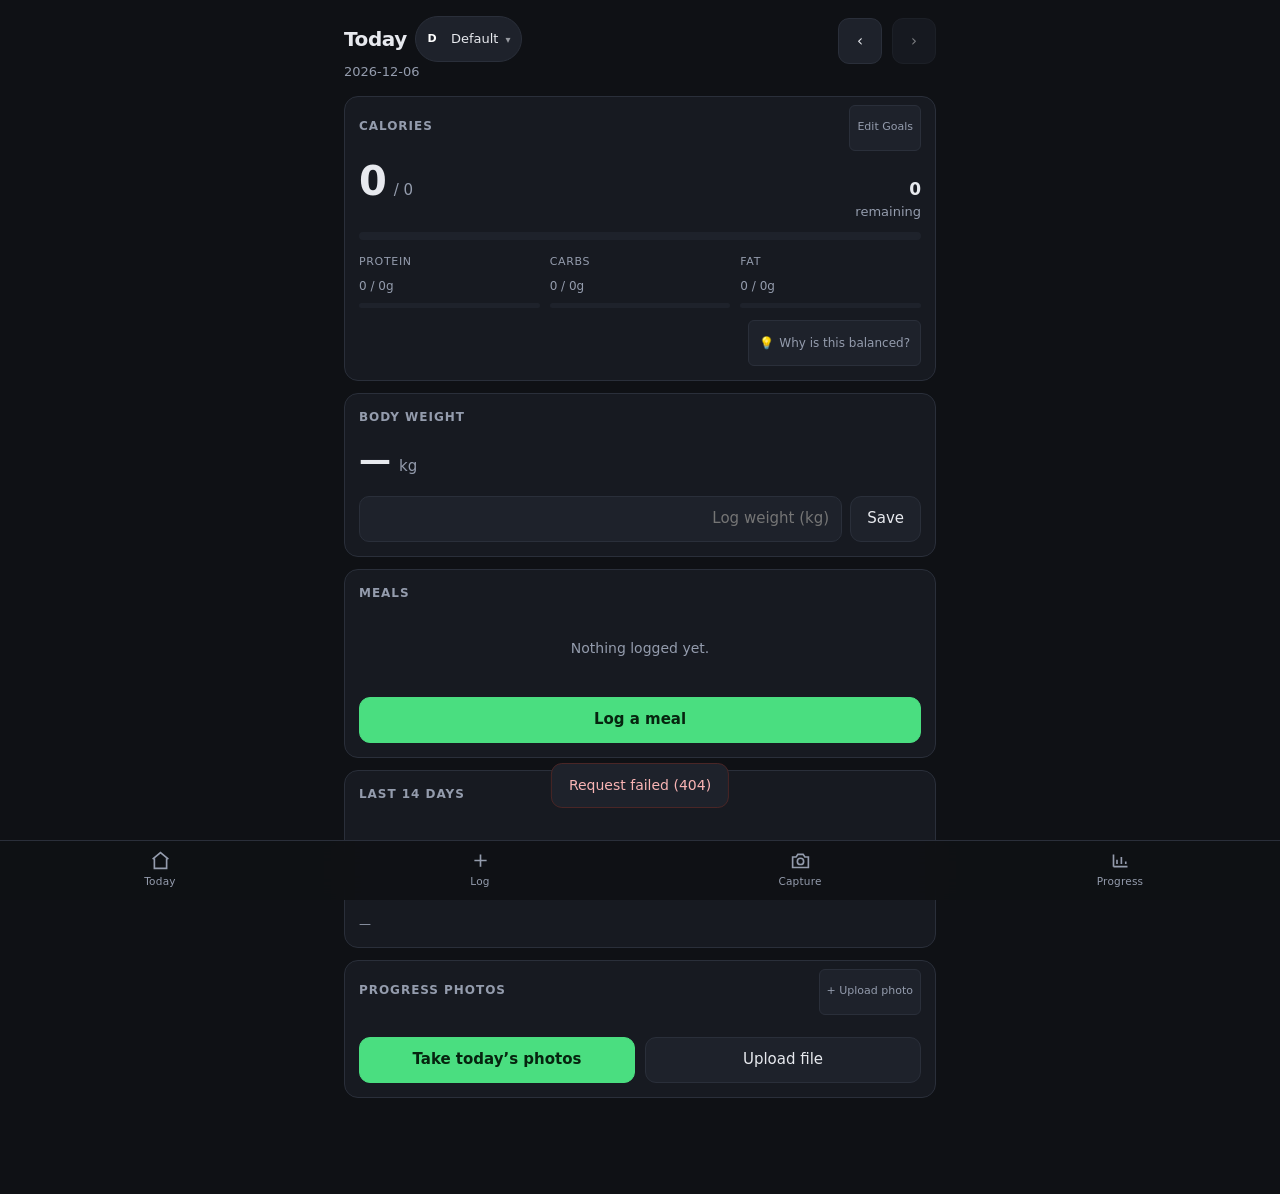
==== static/index.html @ c2b87548 "Add protein dose-response meta-analysis and diminishing returns article to knowledge wiki" ====
<!DOCTYPE html>
<html lang="en">
<head>
<meta charset="utf-8">
<meta name="viewport" content="width=device-width, initial-scale=1, viewport-fit=cover">
<meta name="theme-color" content="#0f1115">
<title>Today &middot; Tracker</title>
<link rel="manifest" href="/manifest.webmanifest">
<link rel="apple-touch-icon" href="/static/icons/apple-touch-icon.png">
<link rel="icon" href="/static/icons/favicon-32.png" sizes="32x32">
<meta name="apple-mobile-web-app-capable" content="yes">
<meta name="apple-mobile-web-app-status-bar-style" content="black-translucent">
<meta name="apple-mobile-web-app-title" content="Tracker">
<meta name="mobile-web-app-capable" content="yes">
<link rel="stylesheet" href="/static/css/app.css">
</head>
<body>
<div class="wrap">
  <header class="top">
    <div>
      <div style="display:flex;align-items:center;gap:8px">
        <h1 id="day-label">Today</h1>
        <button id="profile-btn" class="profile-pill" aria-label="Switch profile">
          <span class="avatar-circle" id="profile-avatar">D</span>
          <span id="profile-name">Default</span>
          <span style="font-size:10px;opacity:.6">&#9662;</span>
        </button>
      </div>
      <div class="date" id="day-iso"></div>
    </div>
    <div class="btn-row" style="flex:none">
      <button id="prev" aria-label="Previous day" style="min-width:44px;padding:0 12px">&#8249;</button>
      <button id="next" aria-label="Next day" style="min-width:44px;padding:0 12px">&#8250;</button>
    </div>
  </header>

  <div id="health" class="banner hidden"></div>

  <section class="card">
    <div style="display:flex;align-items:center;justify-content:space-between">
      <h2>Calories</h2>
      <button id="btn-edit-goals" class="meal-btn" style="margin-top:-6px">Edit Goals</button>
    </div>
    <div class="kcal">
      <span class="big" id="kcal">0</span>
      <span class="of">/ <span id="kcal-target">0</span></span>
      <span class="left"><b id="kcal-left">0</b>remaining</span>
    </div>
    <div class="bar" id="kcal-bar"><i style="width:0%"></i></div>

    <div class="macros">
      <div class="macro p">
        <div class="label">Protein</div>
        <div class="val"><span id="protein">0</span><span> / <span id="protein-target">0</span>g</span></div>
        <div class="bar"><i id="protein-bar" style="width:0%"></i></div>
      </div>
      <div class="macro c">
        <div class="label">Carbs</div>
        <div class="val"><span id="carbs">0</span><span> / <span id="carbs-target">0</span>g</span></div>
        <div class="bar"><i id="carbs-bar" style="width:0%"></i></div>
      </div>
      <div class="macro f">
        <div class="label">Fat</div>
        <div class="val"><span id="fat">0</span><span> / <span id="fat-target">0</span>g</span></div>
        <div class="bar"><i id="fat-bar" style="width:0%"></i></div>
      </div>
    </div>
    <div style="display:flex;justify-content:flex-end;margin-top:12px">
      <button id="btn-why-balanced" class="meal-btn" style="font-size:12px;display:flex;align-items:center;gap:5px;padding:5px 10px">
        <span>💡</span> Why is this balanced?
      </button>
    </div>
  </section>

  <section class="card">
    <h2>Body Weight</h2>
    <div class="weight-row">
      <span class="big" id="weight-val">&mdash;</span>
      <span class="unit">kg</span>
      <span class="delta" id="weight-delta"></span>
    </div>
    <form id="weight-form" style="display:flex;gap:8px;margin-top:12px">
      <input type="number" id="w-input" step="0.1" min="20" max="400" placeholder="Log weight (kg)" style="flex:1" required>
      <button type="submit" class="btn" style="flex:none;min-width:70px">Save</button>
    </form>
  </section>

  <section class="card">
    <h2>Meals</h2>
    <div id="meals"><div class="empty">Nothing logged yet.</div></div>
    <div class="btn-row" style="margin-top:12px">
      <a class="btn btn-primary" href="/log">Log a meal</a>
    </div>
  </section>

  <section class="card">
    <h2>Last 14 days</h2>
    <div class="chart" id="chart"></div>
    <div class="chart-foot">
      <span id="chart-avg">&mdash;</span>
      <span id="chart-logged"></span>
    </div>
  </section>

  <section class="card">
    <div style="display:flex;align-items:center;justify-content:space-between">
      <h2>Progress photos</h2>
      <button id="btn-upload-photo" class="meal-btn" style="margin-top:-6px">+ Upload photo</button>
    </div>
    <div id="photo-status" class="muted" style="font-size:13px;margin-bottom:10px"></div>
    <div class="gallery" id="latest-photos"></div>
    <div class="btn-row" style="margin-top:12px">
      <a class="btn btn-primary" href="/capture">Take today&rsquo;s photos</a>
      <button class="btn" id="btn-upload-photo-2">Upload file</button>
    </div>
  </section>
</div>

<!-- Upload Progress Photo Modal -->
<div id="upload-photo-modal" class="modal-overlay hidden">
  <div class="modal-card">
    <div class="modal-head">
      <h3>Upload Progress Photo</h3>
      <button class="modal-close" data-close="upload-photo-modal">&times;</button>
    </div>
    <form id="upload-photo-form">
      <div class="field">
        <label for="up-photo-date">Date</label>
        <div style="display:flex;gap:8px">
          <input type="date" id="up-photo-date" required style="flex:1">
          <button type="button" class="btn" id="up-btn-yesterday" style="flex:none;font-size:12px;padding:0 10px">Yesterday</button>
          <button type="button" class="btn" id="up-btn-today" style="flex:none;font-size:12px;padding:0 10px">Today</button>
        </div>
      </div>

      <div class="field" style="margin-top:12px">
        <label for="up-photo-pose">Pose</label>
        <select id="up-photo-pose" style="width:100%;height:38px;background:var(--surface-2);color:var(--text);border:1px solid var(--line);border-radius:8px">
          <option value="front">Front</option>
          <option value="profile">Profile</option>
        </select>
      </div>

      <div class="field" style="margin-top:12px">
        <label for="up-photo-file">Photo File</label>
        <input type="file" id="up-photo-file" accept="image/*" required style="width:100%;padding:8px 0">
        <div id="up-photo-preview" class="hidden" style="margin-top:8px">
          <img id="up-preview-img" alt="Selected photo" style="max-height:160px;border-radius:8px;object-fit:cover;border:1px solid var(--line)">
        </div>
      </div>

      <button type="submit" class="btn btn-primary full" style="margin-top:16px" id="up-photo-submit">Upload &amp; Save</button>
    </form>
  </div>
</div>

<!-- Profile Switcher Modal -->
<div id="profile-modal" class="modal-overlay hidden">
  <div class="modal-card">
    <div class="modal-head">
      <h3>Profiles</h3>
      <button class="modal-close" data-close="profile-modal">&times;</button>
    </div>
    <div id="profile-list"></div>
    <hr style="border:0;border-top:1px solid var(--line);margin:16px 0">
    <h4 style="margin:0 0 10px;font-size:14px">Add Profile (Friend / Family)</h4>
    <form id="add-profile-form">
      <div class="field">
        <label for="new-p-name">Profile Name</label>
        <input type="text" id="new-p-name" placeholder="e.g. Alex" maxlength="50" required>
      </div>
      <div class="field">
        <label>Avatar Color</label>
        <div class="color-picker" id="new-p-colors">
          <div class="color-opt selected" data-color="#3b82f6" style="background:#3b82f6"></div>
          <div class="color-opt" data-color="#10b981" style="background:#10b981"></div>
          <div class="color-opt" data-color="#f59e0b" style="background:#f59e0b"></div>
          <div class="color-opt" data-color="#ec4899" style="background:#ec4899"></div>
          <div class="color-opt" data-color="#8b5cf6" style="background:#8b5cf6"></div>
          <div class="color-opt" data-color="#06b6d4" style="background:#06b6d4"></div>
        </div>
      </div>
      <div class="field" style="margin-top:10px">
        <label for="new-p-cal">Initial Calorie Target</label>
        <input type="number" id="new-p-cal" value="2200" step="10" min="500">
      </div>
      <button type="submit" class="btn btn-primary full" style="margin-top:12px">Create Profile</button>
    </form>
  </div>
</div>

<!-- Edit Profile Modal -->
<div id="edit-profile-modal" class="modal-overlay hidden">
  <div class="modal-card">
    <div class="modal-head">
      <h3>Edit Profile</h3>
      <button class="modal-close" data-close="edit-profile-modal">&times;</button>
    </div>
    <form id="edit-profile-form">
      <input type="hidden" id="edit-p-id">
      <div class="field">
        <label for="edit-p-name">Profile Name</label>
        <input type="text" id="edit-p-name" placeholder="e.g. Eric" maxlength="50" required>
        <small class="muted" style="font-size:11px;margin-top:4px;display:block">Change "Default" to your personal name. All your existing data, meals, photos, and history stay intact.</small>
      </div>
      <div class="field">
        <label>Avatar Color</label>
        <div class="color-picker" id="edit-p-colors">
          <div class="color-opt selected" data-color="#3b82f6" style="background:#3b82f6"></div>
          <div class="color-opt" data-color="#10b981" style="background:#10b981"></div>
          <div class="color-opt" data-color="#f59e0b" style="background:#f59e0b"></div>
          <div class="color-opt" data-color="#ec4899" style="background:#ec4899"></div>
          <div class="color-opt" data-color="#8b5cf6" style="background:#8b5cf6"></div>
          <div class="color-opt" data-color="#06b6d4" style="background:#06b6d4"></div>
          <div class="color-opt" data-color="#ef4444" style="background:#ef4444"></div>
          <div class="color-opt" data-color="#84cc16" style="background:#84cc16"></div>
        </div>
      </div>
      <div class="field" style="margin-top:10px">
        <label for="edit-p-cal">Daily Calorie Target (kcal)</label>
        <input type="number" id="edit-p-cal" step="10" min="500" max="20000" required>
      </div>
      <div style="display:grid;grid-template-columns:repeat(3, 1fr);gap:8px;margin-bottom:12px">
        <div>
          <label for="edit-p-pro" style="font-size:11px">Protein (g)</label>
          <input type="number" id="edit-p-pro" min="0" max="1000" required>
        </div>
        <div>
          <label for="edit-p-car" style="font-size:11px">Carbs (g)</label>
          <input type="number" id="edit-p-car" min="0" max="1000" required>
        </div>
        <div>
          <label for="edit-p-fat" style="font-size:11px">Fat (g)</label>
          <input type="number" id="edit-p-fat" min="0" max="500" required>
        </div>
      </div>
      <button type="submit" class="btn btn-primary full" style="margin-top:8px">Save Profile</button>
    </form>
  </div>
</div>

<!-- Calorie Intake & Goal Calculator Modal -->
<div id="targets-modal" class="modal-overlay hidden">
  <div class="modal-card">
    <div class="modal-head">
      <h3>Calorie &amp; Macro Goals</h3>
      <button class="modal-close" data-close="targets-modal">&times;</button>
    </div>

    <!-- Active Profile Info Bar -->
    <div style="display:flex;align-items:center;justify-content:space-between;margin-bottom:14px;padding:9px 12px;background:var(--surface-2);border-radius:10px;border:1px solid var(--line)">
      <div style="display:flex;align-items:center;gap:8px">
        <span class="avatar-circle" id="targets-profile-avatar" style="width:22px;height:22px;font-size:11px">D</span>
        <span style="font-size:13px;color:var(--text)">Profile: <b id="targets-profile-name">Default</b></span>
      </div>
      <button type="button" id="btn-edit-profile-from-targets" class="meal-btn" style="font-size:11.5px;padding:3px 8px">
        ✏️ Rename &amp; Color
      </button>
    </div>

    <!-- Quick Goal Presets -->
    <div style="font-size:12px;color:var(--muted);text-transform:uppercase;letter-spacing:.05em">Goal Preset</div>
    <div class="presets-row">
      <button type="button" class="preset-btn" data-goal="cut">Fat Loss (-500)</button>
      <button type="button" class="preset-btn active" data-goal="maintain">Maintain</button>
      <button type="button" class="preset-btn" data-goal="bulk">Muscle (+300)</button>
    </div>

    <!-- TDEE Calculator (Optional/Expandable) -->
    <details style="background:var(--surface-2);border-radius:10px;padding:10px;margin-bottom:14px;border:1px solid var(--line)">
      <summary style="font-size:13px;font-weight:600;cursor:pointer;color:var(--text)">Auto-Calculate TDEE</summary>
      <div style="display:grid;grid-template-columns:1fr 1fr;gap:8px;margin-top:10px">
        <div><label for="calc-wt" style="font-size:11px">Weight (kg)</label><input type="number" id="calc-wt" placeholder="75" step="0.5"></div>
        <div><label for="calc-ht" style="font-size:11px">Height (cm)</label><input type="number" id="calc-ht" placeholder="178" step="1"></div>
        <div><label for="calc-age" style="font-size:11px">Age</label><input type="number" id="calc-age" placeholder="30" step="1"></div>
        <div>
          <label for="calc-act" style="font-size:11px">Activity</label>
          <select id="calc-act" style="width:100%;height:38px;background:var(--surface);color:var(--text);border:1px solid var(--line);border-radius:8px">
            <option value="1.2">Sedentary</option>
            <option value="1.375" selected>Light (1-3 d/wk)</option>
            <option value="1.55">Moderate (3-5 d/wk)</option>
            <option value="1.725">Very active</option>
          </select>
        </div>
      </div>
      <button type="button" id="btn-apply-calc" class="btn full" style="margin-top:10px;padding:8px">Calculate & Apply</button>
    </details>

    <form id="targets-form">
      <div class="field">
        <label for="modal-t-cal">Daily Calories (kcal)</label>
        <input type="number" id="modal-t-cal" min="500" max="15000" step="10" required>
      </div>
      <div class="macros" style="margin-top:10px">
        <div><label for="modal-t-pro">Protein (g)</label><input type="number" id="modal-t-pro" min="0" step="5" required></div>
        <div><label for="modal-t-car">Carbs (g)</label><input type="number" id="modal-t-car" min="0" step="5" required></div>
        <div><label for="modal-t-fat">Fat (g)</label><input type="number" id="modal-t-fat" min="0" step="5" required></div>
      </div>
      <button type="submit" class="btn btn-primary full" style="margin-top:14px">Save Goal Targets</button>
    </form>
  </div>
</div>

<!-- Edit Meal Modal -->
<div id="edit-meal-modal" class="modal-overlay hidden">
  <div class="modal-card">
    <div class="modal-head">
      <h3>Edit Meal</h3>
      <button class="modal-close" data-close="edit-meal-modal">&times;</button>
    </div>
    <form id="edit-meal-form">
      <input type="hidden" id="edit-meal-id">
      <div class="field">
        <label for="edit-meal-name">Meal Name</label>
        <input type="text" id="edit-meal-name" required maxlength="160">
      </div>
      <div class="field">
        <label for="edit-meal-type">Meal Type</label>
        <select id="edit-meal-type" style="width:100%;height:38px;background:var(--surface-2);color:var(--text);border:1px solid var(--line);border-radius:8px">
          <option value="breakfast">Breakfast</option>
          <option value="lunch">Lunch</option>
          <option value="dinner">Dinner</option>
          <option value="snack">Snack</option>
          <option value="other">Other</option>
        </select>
      </div>
      <div id="edit-meal-items" style="margin:12px 0"></div>
      <div class="field">
        <label for="edit-meal-notes">Notes</label>
        <input type="text" id="edit-meal-notes" maxlength="500">
      </div>
      <button type="submit" class="btn btn-primary full" style="margin-top:12px">Save Changes</button>
    </form>
  </div>
</div>

<!-- Nutrition Knowledge & Balance Explainer Modal -->
<div id="knowledge-modal" class="modal-overlay hidden">
  <div class="modal-card" style="max-width:560px">
    <div class="modal-head">
      <div style="display:flex;align-items:center;gap:8px">
        <span style="font-size:20px">💡</span>
        <div>
          <h3 style="margin:0">Nutrition Science &amp; Balance</h3>
          <small class="muted" style="font-size:12px">Evidence-based physiological guidelines</small>
        </div>
      </div>
      <button class="modal-close" data-close="knowledge-modal">&times;</button>
    </div>

    <!-- Active Target Snapshot Summary Pill -->
    <div id="km-snapshot-pill" class="knowledge-snapshot-pill"></div>

    <!-- Tab / View toggle: 'Why Balanced' vs 'Ask Question' -->
    <div class="km-tabs">
      <button class="km-tab active" id="km-tab-rationale">🎯 Target Rationale</button>
      <button class="km-tab" id="km-tab-qa">💬 Ask Question</button>
    </div>

    <!-- Section 1: Target Rationale -->
    <div id="km-section-rationale" class="km-section">
      <div id="km-rationale-loading" class="km-loading hidden">
        <div class="spinner"></div>
        <span>Analyzing targets against sports nutrition science...</span>
      </div>
      <div id="km-rationale-content" class="km-markdown"></div>
      <div id="km-rationale-sources" class="km-sources"></div>
    </div>

    <!-- Section 2: Interactive Q&A -->
    <div id="km-section-qa" class="km-section hidden">
      <div class="km-chips-label">Popular questions:</div>
      <div class="km-chips">
        <button class="km-chip" data-q="Why do I need around 2g/kg protein during fat loss?">Why 2g/kg protein?</button>
        <button class="km-chip" data-q="Is 1g per pound of protein a waste of money or necessary according to research?">Is 1g/lb a waste of money?</button>
        <button class="km-chip" data-q="Can I lower carbohydrates and increase fat without losing muscle?">Can I lower carbs?</button>
        <button class="km-chip" data-q="Why shouldn't dietary fat drop below 20% of total calories?">Why not zero fat?</button>
        <button class="km-chip" data-q="How does a 500 kcal deficit work and why not cut faster?">Why 500 kcal deficit?</button>
      </div>

      <form id="km-qa-form" style="display:flex;gap:8px;margin:14px 0">
        <input type="text" id="km-qa-input" placeholder="Ask any health or nutrition question..." required style="flex:1">
        <button type="submit" id="km-qa-submit" class="btn btn-primary" style="flex:none;min-width:70px">Ask</button>
      </form>

      <div id="km-qa-loading" class="km-loading hidden">
        <div class="spinner"></div>
        <span>Consulting knowledge base &amp; local model...</span>
      </div>

      <div id="km-qa-thread"></div>
    </div>
  </div>
</div>

<nav class="bottom">
  <a href="/"><svg viewBox="0 0 24 24"><path d="M3 10.5 12 3l9 7.5"/><path d="M5 9.5V21h14V9.5"/></svg>Today</a>
  <a href="/log"><svg viewBox="0 0 24 24"><path d="M12 5v14M5 12h14"/></svg>Log</a>
  <a href="/capture"><svg viewBox="0 0 24 24"><path d="M3 8h4l2-3h6l2 3h4v12H3z"/><circle cx="12" cy="13" r="3.6"/></svg>Capture</a>
  <a href="/progress"><svg viewBox="0 0 24 24"><path d="M4 19V5M4 19h16"/><path d="M8 16v-5M13 16V8M18 16v-3"/></svg>Progress</a>
</nav>
<script type="module" src="/static/js/dashboard.js"></script>
</body>
</html>
---- static/css/app.css ----
/* Mobile-first, dark, no external dependencies (works with no internet). */
:root {
  --bg: #0f1115;
  --surface: #171a21;
  --surface-2: #1e222b;
  --line: #2a2f3a;
  --text: #e7e9ee;
  --muted: #949cad;
  --accent: #4ade80;
  --accent-dim: #1c3b2a;
  --protein: #60a5fa;
  --carbs: #fbbf24;
  --fat: #f472b6;
  --danger: #f87171;
  --radius: 14px;
  --tap: 46px; /* minimum comfortable touch target */
}

* { box-sizing: border-box; -webkit-tap-highlight-color: transparent; }

body {
  margin: 0;
  background: var(--bg);
  color: var(--text);
  font: 15px/1.5 system-ui, -apple-system, "Segoe UI", Roboto, sans-serif;
  padding-bottom: calc(76px + env(safe-area-inset-bottom));
  overscroll-behavior-y: contain;
}

.wrap { max-width: 620px; margin: 0 auto; padding: 16px 14px 8px; }

header.top {
  display: flex; align-items: baseline; justify-content: space-between;
  gap: 10px; margin-bottom: 14px;
}
header.top h1 { font-size: 20px; margin: 0; letter-spacing: -0.02em; }
header.top .date { color: var(--muted); font-size: 13px; }

.card {
  background: var(--surface);
  border: 1px solid var(--line);
  border-radius: var(--radius);
  padding: 14px;
  margin-bottom: 12px;
}
.card h2 {
  font-size: 12px; text-transform: uppercase; letter-spacing: 0.08em;
  color: var(--muted); margin: 0 0 10px;
}

/* --- calorie headline --- */
.kcal { display: flex; align-items: baseline; gap: 8px; }
.kcal .big { font-size: 40px; font-weight: 650; letter-spacing: -0.03em; }
.kcal .of { color: var(--muted); font-size: 15px; }
.kcal .left { margin-left: auto; font-size: 13px; color: var(--muted); text-align: right; }
.kcal .left b { display: block; color: var(--text); font-size: 17px; }

.bar { height: 8px; background: var(--surface-2); border-radius: 99px; overflow: hidden; margin-top: 10px; }
.bar > i { display: block; height: 100%; background: var(--accent); border-radius: 99px; transition: width .35s ease; }
.bar.over > i { background: var(--danger); }

/* --- macros --- */
.macros { display: grid; grid-template-columns: repeat(3, 1fr); gap: 10px; margin-top: 14px; }
.macro .label { font-size: 11px; color: var(--muted); text-transform: uppercase; letter-spacing: .06em; }
.macro .val { font-size: 17px; font-weight: 600; margin: 2px 0 5px; }
.macro .val span { font-size: 12px; color: var(--muted); font-weight: 400; }
.macro .bar { height: 5px; margin-top: 0; }
.macro.p .bar > i { background: var(--protein); }
.macro.c .bar > i { background: var(--carbs); }
.macro.f .bar > i { background: var(--fat); }

/* --- chart --- */
.chart { display: flex; align-items: flex-end; gap: 3px; height: 92px; }
.chart .col { flex: 1; display: flex; flex-direction: column; justify-content: flex-end; height: 100%; gap: 3px; }
.chart .col i { display: block; background: var(--accent-dim); border-radius: 3px 3px 0 0; min-height: 2px; }
.chart .col.has i { background: var(--accent); }
.chart .col.over i { background: var(--danger); }
.chart .col em { font-style: normal; font-size: 9px; color: var(--muted); text-align: center; }
.chart-foot { display: flex; justify-content: space-between; color: var(--muted); font-size: 12px; margin-top: 10px; }

/* --- meal list --- */
.meal { border-top: 1px solid var(--line); padding: 11px 0; display: flex; gap: 11px; align-items: center; }
.meal:first-of-type { border-top: 0; }
.meal img { width: 48px; height: 48px; border-radius: 9px; object-fit: cover; flex: none; background: var(--surface-2); }
.meal .info { flex: 1; min-width: 0; }
.meal .info b { display: block; font-weight: 550; white-space: nowrap; overflow: hidden; text-overflow: ellipsis; }
.meal .info small {
  color: var(--muted); font-size: 12px;
  display: block; white-space: nowrap; overflow: hidden; text-overflow: ellipsis;
}
.meal .thumb-none {
  width: 48px; height: 48px; border-radius: 9px; flex: none;
  background: var(--surface-2); display: flex; align-items: center;
  justify-content: center; font-size: 20px; filter: grayscale(.35); opacity: .85;
}
.meal .kc { font-weight: 600; font-variant-numeric: tabular-nums; }
.meal .del {
  background: none; border: 0; color: var(--muted); font-size: 20px;
  width: 34px; height: 34px; cursor: pointer; flex: none;
}
.meal .del:active { color: var(--danger); }

/* --- buttons --- */
button, .btn {
  font: inherit; border-radius: 11px; border: 1px solid var(--line);
  background: var(--surface-2); color: var(--text);
  min-height: var(--tap); padding: 0 16px; cursor: pointer;
  display: inline-flex; align-items: center; justify-content: center; gap: 8px;
  text-decoration: none;
}
button:active, .btn:active { transform: scale(.985); }
button:disabled { opacity: .5; cursor: not-allowed; }
.btn-primary { background: var(--accent); border-color: var(--accent); color: #06240f; font-weight: 600; }
.btn-danger { color: var(--danger); }
.btn-row { display: flex; gap: 10px; }
.btn-row > * { flex: 1; }
.full { width: 100%; }

/* --- forms --- */
input, select, textarea {
  font: inherit; width: 100%; background: var(--surface-2); color: var(--text);
  border: 1px solid var(--line); border-radius: 10px; padding: 10px 12px;
  min-height: var(--tap);
}
input:focus, select:focus, textarea:focus { outline: 2px solid var(--accent); outline-offset: -1px; }
label { display: block; font-size: 12px; color: var(--muted); margin-bottom: 5px; }
.field { margin-bottom: 12px; }
/* Numeric inputs are narrow and right-aligned so grams/macros stay scannable. */
input[type=number] { text-align: right; font-variant-numeric: tabular-nums; }
input[type=number]::-webkit-outer-spin-button,
input[type=number]::-webkit-inner-spin-button { -webkit-appearance: none; margin: 0; }

/* --- editable item rows --- */
.item { background: var(--surface-2); border: 1px solid var(--line); border-radius: 12px; padding: 11px; margin-bottom: 10px; }
.item .row1 { display: flex; gap: 8px; align-items: center; margin-bottom: 9px; }
.item .row1 input { flex: 1; }
.item .grid { display: grid; grid-template-columns: repeat(5, 1fr); gap: 6px; }
.item .grid label { font-size: 10px; letter-spacing: .04em; }
.item .grid input { padding: 8px 6px; min-height: 40px; font-size: 14px; }
.item .basis { font-size: 11px; color: var(--muted); margin-top: 8px; line-height: 1.4; }
.chip {
  font-size: 10px; padding: 3px 7px; border-radius: 99px; text-transform: uppercase;
  letter-spacing: .05em; background: var(--surface); border: 1px solid var(--line); color: var(--muted);
}
.chip.low { color: var(--danger); border-color: #4a2626; }
.chip.high { color: var(--accent); border-color: var(--accent-dim); }

/* --- nav --- */
nav.bottom {
  position: fixed; left: 0; right: 0; bottom: 0; z-index: 50;
  display: grid; grid-template-columns: repeat(4, 1fr);
  background: rgba(15,17,21,.94); backdrop-filter: blur(12px);
  border-top: 1px solid var(--line);
  padding-bottom: env(safe-area-inset-bottom);
}
nav.bottom a {
  padding: 9px 0 10px; text-align: center; text-decoration: none;
  color: var(--muted); font-size: 10.5px; letter-spacing: .02em;
}
nav.bottom a svg { display: block; margin: 0 auto 3px; width: 21px; height: 21px; stroke: currentColor; fill: none; stroke-width: 1.9; }
nav.bottom a.active { color: var(--accent); }

/* --- banners --- */
.banner {
  border-radius: 11px; padding: 11px 13px; margin-bottom: 12px; font-size: 13px;
  border: 1px solid var(--line); background: var(--surface); line-height: 1.45;
}
.banner.warn { border-color: #4a3a1a; background: #221c10; color: #f4d58a; }
.banner.err { border-color: #4a2626; background: #241414; color: #f9b4b4; }
.banner code { background: rgba(255,255,255,.08); padding: 1px 5px; border-radius: 4px; font-size: 12px; }
.hidden { display: none !important; }
.muted { color: var(--muted); }
.empty { color: var(--muted); text-align: center; padding: 26px 10px; font-size: 14px; }
.center { text-align: center; }

/* --- spinner --- */
.spinner {
  width: 30px; height: 30px; border: 3px solid var(--line);
  border-top-color: var(--accent); border-radius: 50%;
  animation: spin .8s linear infinite; margin: 0 auto 12px;
}
@keyframes spin { to { transform: rotate(360deg); } }

/* --- toast --- */
#toast {
  position: fixed; left: 50%; bottom: 92px; transform: translateX(-50%) translateY(14px);
  background: var(--surface-2); border: 1px solid var(--line); color: var(--text);
  padding: 11px 17px; border-radius: 11px; font-size: 14px; z-index: 100;
  opacity: 0; pointer-events: none; transition: all .22s ease; max-width: 90vw; text-align: center;
}
#toast.show { opacity: 1; transform: translateX(-50%) translateY(0); }
#toast.err { border-color: #4a2626; color: #f9b4b4; }

/* ============ camera ============ */
body.cam { padding: 0; background: #000; overflow: hidden; }
.stage { position: fixed; inset: 0; background: #000; }
.stage video, .stage img.ghost, .stage canvas.grid {
  position: absolute; inset: 0; width: 100%; height: 100%; object-fit: cover;
}
.stage img.ghost { opacity: .35; pointer-events: none; z-index: 2; }
.stage .guides { position: absolute; inset: 0; z-index: 3; pointer-events: none; }
.stage .guides span { position: absolute; background: rgba(255,255,255,.22); }
.stage .guides span.v { top: 0; bottom: 0; width: 1px; }
.stage .guides span.h { left: 0; right: 0; height: 1px; }

.cam-top {
  position: absolute; top: 0; left: 0; right: 0; z-index: 10;
  padding: calc(12px + env(safe-area-inset-top)) 14px 12px;
  background: linear-gradient(rgba(0,0,0,.72), transparent);
  display: flex; align-items: center; gap: 10px;
}
.cam-top .pose { font-weight: 600; font-size: 16px; color: #fff; }
.cam-top .sub { font-size: 11.5px; color: rgba(255,255,255,.62); }
.cam-top a.x { margin-left: auto; color: #fff; text-decoration: none; font-size: 26px; line-height: 1; padding: 4px 8px; }

.cam-bottom {
  position: absolute; bottom: 0; left: 0; right: 0; z-index: 10;
  padding: 16px 18px calc(20px + env(safe-area-inset-bottom));
  background: linear-gradient(transparent, rgba(0,0,0,.8) 42%);
}
.opacity-row { display: flex; align-items: center; gap: 11px; margin-bottom: 16px; color: #fff; font-size: 11.5px; }
.opacity-row input[type=range] {
  flex: 1; min-height: 0; padding: 0; background: none; border: 0;
  -webkit-appearance: none; appearance: none; height: 26px;
}
.opacity-row input[type=range]::-webkit-slider-runnable-track { height: 3px; background: rgba(255,255,255,.35); border-radius: 99px; }
.opacity-row input[type=range]::-webkit-slider-thumb {
  -webkit-appearance: none; width: 24px; height: 24px; border-radius: 50%;
  background: #fff; margin-top: -10.5px; border: 0;
}
.opacity-row input[type=range]::-moz-range-track { height: 3px; background: rgba(255,255,255,.35); border-radius: 99px; }
.opacity-row input[type=range]::-moz-range-thumb { width: 24px; height: 24px; border-radius: 50%; background: #fff; border: 0; }

.shutter-row { display: flex; align-items: center; justify-content: space-between; }
.shutter {
  width: 74px; height: 74px; border-radius: 50%; background: #fff; border: 4px solid rgba(255,255,255,.35);
  padding: 0; flex: none; min-height: 0;
}
.shutter:active { transform: scale(.93); }
.shutter:disabled { opacity: .55; }
.icon-btn {
  width: 50px; height: 50px; border-radius: 50%; min-height: 0; padding: 0; flex: none;
  background: rgba(255,255,255,.14); border: 0; color: #fff; font-size: 19px;
}
.cam-msg {
  position: absolute; inset: 0; z-index: 20; display: flex; align-items: center; justify-content: center;
  background: rgba(0,0,0,.9); padding: 26px; text-align: center; color: var(--text);
}
.cam-msg .inner { max-width: 340px; }

/* --- transparent countdown for live ghost alignment --- */
.cam-countdown {
  position: absolute; inset: 0; z-index: 25; display: flex; align-items: center; justify-content: center;
  background: transparent; pointer-events: none;
}
.countdown-badge {
  width: 110px; height: 110px; border-radius: 50%;
  background: rgba(0, 0, 0, 0.45); backdrop-filter: blur(4px); -webkit-backdrop-filter: blur(4px);
  border: 3px solid rgba(255, 255, 255, 0.85);
  box-shadow: 0 4px 24px rgba(0, 0, 0, 0.6), inset 0 0 16px rgba(0, 0, 0, 0.3);
  display: flex; align-items: center; justify-content: center;
  animation: countdownPop 1s cubic-bezier(0.175, 0.885, 0.32, 1.275) infinite;
}
.countdown-badge span {
  font-size: 64px; font-weight: 700; color: #fff; line-height: 1;
  text-shadow: 0 2px 10px rgba(0, 0, 0, 0.9);
}
@keyframes countdownPop {
  0% { transform: scale(1.18); opacity: 0.95; }
  50% { transform: scale(1.0); opacity: 1; }
  100% { transform: scale(0.96); opacity: 0.85; }
}
.flash { position: absolute; inset: 0; background: #fff; opacity: 0; z-index: 30; pointer-events: none; }
.flash.fire { animation: flash .35s ease; }
@keyframes flash { 0% { opacity: .85; } 100% { opacity: 0; } }

/* --- progress gallery --- */
.gallery { display: grid; grid-template-columns: repeat(2, 1fr); gap: 8px; }
.gallery figure { margin: 0; }
.gallery img { width: 100%; aspect-ratio: 3/4; object-fit: cover; border-radius: 10px; background: var(--surface-2); display: block; }
.gallery figcaption { font-size: 11px; color: var(--muted); margin-top: 5px; text-align: center; }
.compare { position: relative; border-radius: 12px; overflow: hidden; background: #000; aspect-ratio: 3/4; }
.compare img { position: absolute; inset: 0; width: 100%; height: 100%; object-fit: cover; }
.compare img.after { clip-path: inset(0 0 0 var(--split, 50%)); }
.compare .handle { position: absolute; top: 0; bottom: 0; width: 2px; background: #fff; left: var(--split, 50%); pointer-events: none; }
.compare .handle::after {
  content: ''; position: absolute; top: 50%; left: 50%; transform: translate(-50%, -50%);
  width: 32px; height: 32px; border-radius: 50%; background: #fff;
}
.compare input[type=range] {
  position: absolute; inset: auto 0 0 0; width: 100%; opacity: 0; height: 100%; margin: 0; padding: 0;
  min-height: 0; cursor: ew-resize;
}

/* --- profile badge & switcher --- */
.profile-pill {
  display: inline-flex; align-items: center; gap: 7px;
  background: var(--surface-2); border: 1px solid var(--line);
  padding: 4px 10px 4px 4px; border-radius: 99px; cursor: pointer;
  color: var(--text); font-size: 13px; font-weight: 500;
  transition: background .2s ease;
}
.profile-pill:hover { background: var(--line); }
.avatar-circle {
  width: 24px; height: 24px; border-radius: 50%;
  display: flex; align-items: center; justify-content: center;
  font-size: 11px; font-weight: 700; color: #fff; flex: none;
}
.avatar-circle.lg { width: 40px; height: 40px; font-size: 16px; }

/* --- modal dialogs --- */
.modal-overlay {
  position: fixed; inset: 0; background: rgba(0,0,0,.75);
  backdrop-filter: blur(4px); z-index: 100;
  display: flex; align-items: center; justify-content: center; padding: 14px;
}
.modal-overlay.hidden { display: none; }
.modal-card {
  background: var(--surface); border: 1px solid var(--line);
  border-radius: var(--radius); width: 100%; max-width: 480px;
  max-height: 90vh; overflow-y: auto; padding: 18px; box-shadow: 0 10px 30px rgba(0,0,0,.6);
}
.modal-head {
  display: flex; align-items: center; justify-content: space-between;
  margin-bottom: 14px; padding-bottom: 10px; border-bottom: 1px solid var(--line);
}
.modal-head h3 { margin: 0; font-size: 17px; font-weight: 600; }
.modal-close {
  background: none; border: 0; color: var(--muted); font-size: 24px;
  cursor: pointer; padding: 0 4px; line-height: 1;
}

/* --- profile list items --- */
.profile-item {
  display: flex; align-items: center; gap: 10px;
  padding: 10px; border-radius: 10px; border: 1px solid var(--line);
  margin-bottom: 8px; background: var(--surface-2); cursor: pointer;
}
.profile-item.active {
  border-color: var(--accent); background: var(--accent-dim);
}
.profile-item .p-info { flex: 1; min-width: 0; }
.profile-item .p-info b { display: block; font-size: 14px; }
.profile-item .p-info small { color: var(--muted); font-size: 12px; }

/* --- color pills --- */
.color-picker { display: flex; gap: 8px; margin-top: 6px; }
.color-opt {
  width: 28px; height: 28px; border-radius: 50%; cursor: pointer;
  border: 2px solid transparent; transition: transform .15s ease;
}
.color-opt.selected { border-color: #fff; transform: scale(1.15); }

/* --- goal presets & calculator --- */
.presets-row { display: grid; grid-template-columns: repeat(3, 1fr); gap: 6px; margin: 10px 0; }
.preset-btn {
  background: var(--surface-2); border: 1px solid var(--line);
  color: var(--text); padding: 8px 4px; border-radius: 8px;
  font-size: 12px; text-align: center; cursor: pointer;
}
.preset-btn.active { background: var(--accent); color: #000; font-weight: 600; border-color: var(--accent); }

/* --- weight widget --- */
.weight-row { display: flex; align-items: baseline; gap: 8px; }
.weight-row .big { font-size: 32px; font-weight: 650; }
.weight-row .unit { color: var(--muted); font-size: 15px; }
.weight-row .delta { margin-left: auto; font-size: 13px; color: var(--muted); text-align: right; }
.weight-row .delta b { display: block; font-size: 15px; }
.weight-row .delta b.down { color: var(--accent); }
.weight-row .delta b.up { color: var(--danger); }

/* --- meal action buttons --- */
.meal-btns { display: flex; gap: 6px; align-items: center; margin-left: auto; }
.meal-btn {
  background: var(--surface-2); border: 1px solid var(--line);
  color: var(--muted); font-size: 11px; padding: 4px 7px;
  border-radius: 6px; cursor: pointer; white-space: nowrap;
}
.meal-btn:hover { color: var(--text); border-color: var(--muted); }

/* --- nutrition knowledge & explainer modal --- */
.knowledge-snapshot-pill {
  background: var(--surface-2); border: 1px solid var(--line);
  border-radius: 10px; padding: 9px 12px; margin-bottom: 12px;
  font-size: 12px; color: var(--text); display: flex; flex-wrap: wrap; gap: 8px; align-items: center;
}
.knowledge-snapshot-pill b { color: var(--accent); }
.km-tabs {
  display: grid; grid-template-columns: 1fr 1fr; gap: 6px;
  background: var(--surface-2); padding: 3px; border-radius: 10px;
  margin-bottom: 14px; border: 1px solid var(--line);
}
.km-tab {
  background: transparent; border: 0; padding: 8px 12px;
  font-size: 13px; font-weight: 500; color: var(--muted);
  border-radius: 7px; cursor: pointer; min-height: 0;
}
.km-tab.active { background: var(--surface); color: var(--text); font-weight: 600; box-shadow: 0 1px 3px rgba(0,0,0,.3); }

.km-section { min-height: 120px; }
.km-loading {
  display: flex; flex-direction: column; align-items: center; justify-content: center;
  gap: 12px; padding: 28px 0; color: var(--muted); font-size: 13px; text-align: center;
}
.spinner {
  width: 24px; height: 24px; border: 3px solid var(--line);
  border-top-color: var(--accent); border-radius: 50%;
  animation: spin .8s linear infinite;
}
@keyframes spin { to { transform: rotate(360deg); } }

.km-markdown {
  font-size: 13.5px; line-height: 1.6; color: var(--text);
}
.km-markdown h3 { font-size: 15px; margin: 12px 0 6px; color: #fff; }
.km-markdown h4 { font-size: 14px; margin: 12px 0 4px; color: var(--accent); }
.km-markdown p { margin: 6px 0 10px; }
.km-markdown ul { margin: 4px 0 10px 18px; padding: 0; }
.km-markdown li { margin-bottom: 4px; }
.km-markdown strong, .km-markdown b { color: #fff; }

.km-sources {
  margin-top: 14px; padding-top: 10px; border-top: 1px solid var(--line);
  display: flex; flex-wrap: wrap; gap: 6px; align-items: center;
}
.km-source-tag {
  font-size: 11px; padding: 3px 8px; border-radius: 99px;
  background: var(--surface-2); border: 1px solid var(--line); color: var(--muted);
}

.km-chips-label { font-size: 12px; color: var(--muted); margin-bottom: 6px; }
.km-chips { display: flex; flex-wrap: wrap; gap: 6px; margin-bottom: 12px; }
.km-chip {
  background: var(--surface-2); border: 1px solid var(--line);
  color: var(--text); font-size: 11.5px; padding: 5px 9px;
  border-radius: 8px; cursor: pointer; min-height: 0;
  transition: border-color .15s ease, background .15s ease;
}
.km-chip:hover { border-color: var(--accent); background: var(--surface); }

.km-qa-thread { display: flex; flex-direction: column; gap: 12px; margin-top: 10px; }
.km-qa-item {
  background: var(--surface-2); border: 1px solid var(--line);
  border-radius: 12px; padding: 12px;
}
.km-qa-q {
  font-size: 13px; font-weight: 600; color: #fff; margin-bottom: 8px;
  display: flex; align-items: baseline; gap: 6px;
}
.km-qa-q::before { content: 'Q:'; color: var(--accent); font-weight: 700; }
.km-qa-a { font-size: 13px; line-height: 1.55; color: var(--text); }
.km-qa-a p { margin: 6px 0; }
.km-qa-a ul { margin: 4px 0 6px 18px; padding: 0; }
.km-qa-meta {
  margin-top: 8px; padding-top: 6px; border-top: 1px solid rgba(255,255,255,.07);
  display: flex; gap: 6px; flex-wrap: wrap; font-size: 11px; color: var(--muted);
}
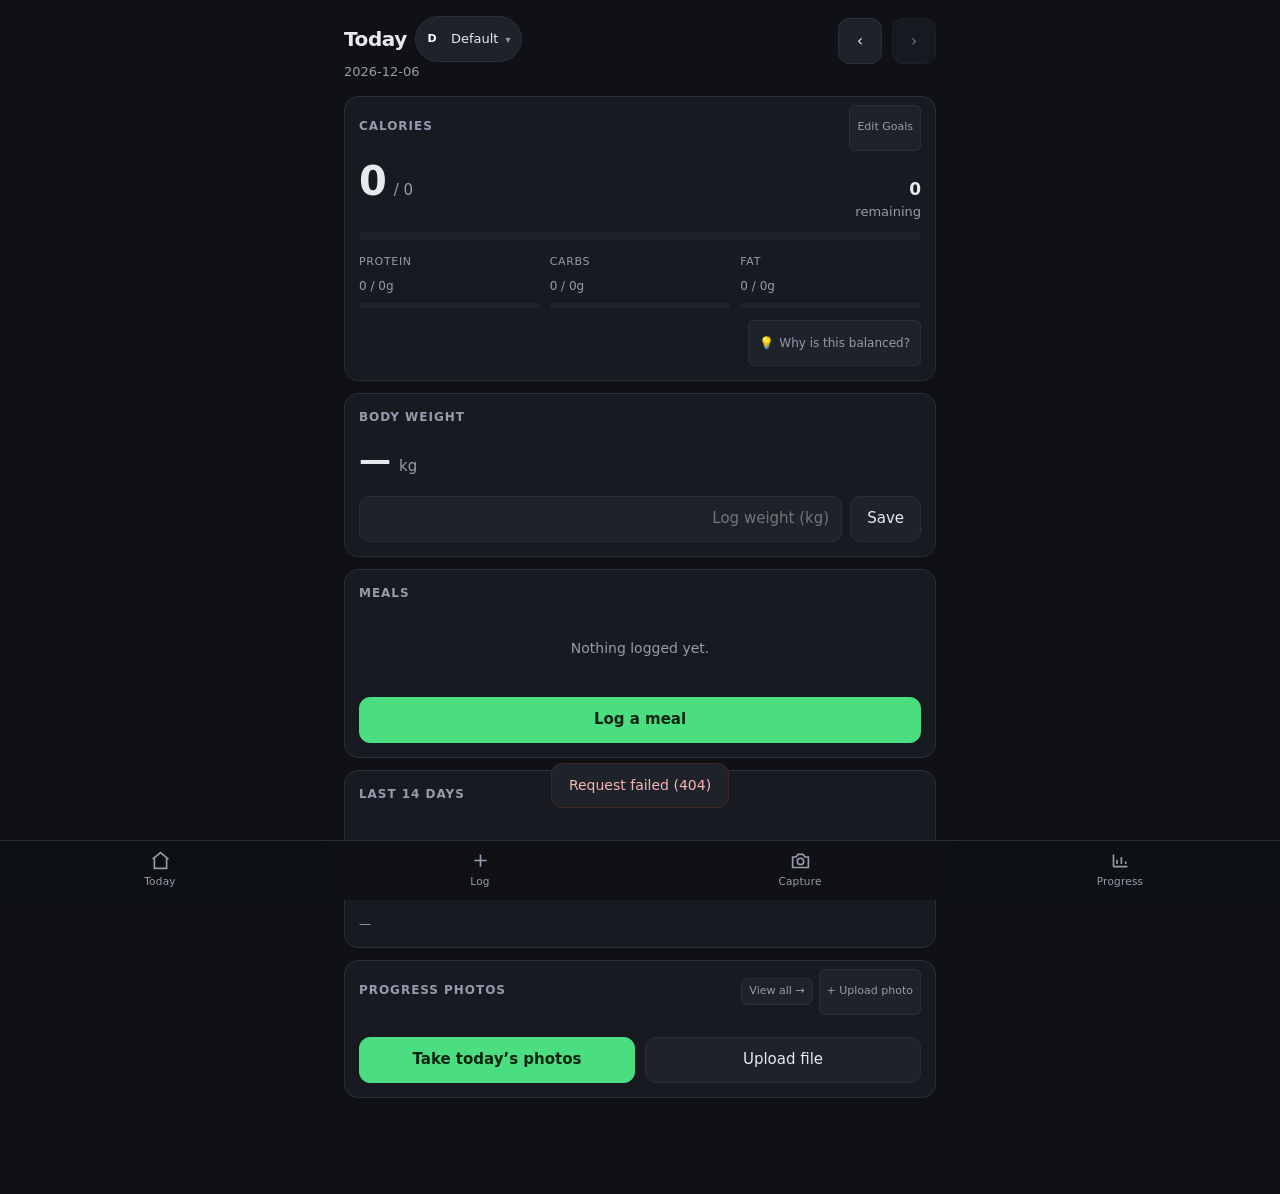
==== commit 6d1953a4: "Fix progress photos sizing and mobile layout blowout on home page" ====
--- a/static/index.html
+++ b/static/index.html
@@ -105,7 +105,10 @@
   <section class="card">
     <div style="display:flex;align-items:center;justify-content:space-between">
       <h2>Progress photos</h2>
-      <button id="btn-upload-photo" class="meal-btn" style="margin-top:-6px">+ Upload photo</button>
+      <div style="display:flex;gap:6px;align-items:center">
+        <a href="/progress" class="meal-btn" style="text-decoration:none;margin-top:-6px">View all &rarr;</a>
+        <button id="btn-upload-photo" class="meal-btn" style="margin-top:-6px">+ Upload photo</button>
+      </div>
     </div>
     <div id="photo-status" class="muted" style="font-size:13px;margin-bottom:10px"></div>
     <div class="gallery" id="latest-photos"></div>
--- a/static/css/app.css
+++ b/static/css/app.css
@@ -18,6 +18,8 @@
 
 * { box-sizing: border-box; -webkit-tap-highlight-color: transparent; }
 
+img { max-width: 100%; height: auto; }
+
 body {
   margin: 0;
   background: var(--bg);
@@ -248,6 +250,47 @@
 }
 .cam-msg .inner { max-width: 340px; }
 
+/* --- photo review & retake overlay --- */
+.cam-review {
+  position: absolute; inset: 0; z-index: 15; background: #000;
+  display: flex; flex-direction: column; justify-content: space-between;
+}
+.review-top {
+  position: absolute; top: 0; left: 0; right: 0; z-index: 2;
+  padding: calc(12px + env(safe-area-inset-top)) 14px 12px;
+  background: linear-gradient(rgba(0,0,0,.78), transparent);
+  display: flex; align-items: center; justify-content: space-between;
+}
+.review-top .pose { font-weight: 600; font-size: 16px; color: #fff; }
+.review-top .sub { font-size: 11.5px; color: rgba(255,255,255,.68); }
+.review-preview-wrap {
+  position: absolute; inset: 0; display: flex; align-items: center; justify-content: center;
+  overflow: hidden; background: #000;
+}
+.review-img {
+  width: 100%; height: 100%; object-fit: cover;
+  transition: transform .22s cubic-bezier(0.2, 0, 0, 1);
+}
+.review-bottom {
+  position: absolute; bottom: 0; left: 0; right: 0; z-index: 2;
+  padding: 16px 14px calc(20px + env(safe-area-inset-bottom));
+  background: linear-gradient(transparent, rgba(0,0,0,.88) 32%);
+}
+.review-row {
+  display: flex; align-items: center; justify-content: space-between; gap: 8px;
+}
+.review-btn {
+  width: auto; height: 46px; border-radius: 12px; padding: 0 12px;
+  font-size: 13px; font-weight: 550; display: inline-flex; align-items: center; justify-content: center; gap: 5px;
+  background: rgba(255,255,255,.16); backdrop-filter: blur(8px);
+  -webkit-backdrop-filter: blur(8px); border: 1px solid rgba(255,255,255,.22); color: #fff;
+}
+.review-btn:active { background: rgba(255,255,255,.28); transform: scale(.96); }
+.btn-keep {
+  flex: 1; height: 46px; border-radius: 12px; font-size: 14px; font-weight: 600;
+  display: flex; align-items: center; justify-content: center;
+}
+
 /* --- transparent countdown for live ghost alignment --- */
 .cam-countdown {
   position: absolute; inset: 0; z-index: 25; display: flex; align-items: center; justify-content: center;
@@ -275,11 +318,105 @@
 @keyframes flash { 0% { opacity: .85; } 100% { opacity: 0; } }
 
 /* --- progress gallery --- */
-.gallery { display: grid; grid-template-columns: repeat(2, 1fr); gap: 8px; }
-.gallery figure { margin: 0; }
-.gallery img { width: 100%; aspect-ratio: 3/4; object-fit: cover; border-radius: 10px; background: var(--surface-2); display: block; }
-.gallery figcaption { font-size: 11px; color: var(--muted); margin-top: 5px; text-align: center; }
-.compare { position: relative; border-radius: 12px; overflow: hidden; background: #000; aspect-ratio: 3/4; }
+.gallery {
+  display: grid;
+  grid-template-columns: repeat(2, minmax(0, 1fr));
+  gap: 10px;
+}
+.gallery figure {
+  margin: 0;
+  min-width: 0;
+  display: flex;
+  flex-direction: column;
+}
+.gallery figure a {
+  display: block;
+  width: 100%;
+  border-radius: 10px;
+  overflow: hidden;
+  background: var(--surface-2);
+}
+.gallery img {
+  display: block;
+  width: 100%;
+  aspect-ratio: 3 / 4;
+  max-height: min(75vh, 380px);
+  object-fit: cover;
+  border-radius: 10px;
+  background: var(--surface-2);
+  border: 1px solid var(--line);
+  transition: transform .2s ease, border-color .2s ease;
+}
+.gallery figure a:hover img {
+  border-color: var(--accent);
+  transform: scale(1.02);
+}
+.gallery figcaption {
+  font-size: 11.5px;
+  color: var(--muted);
+  margin-top: 6px;
+  display: flex;
+  align-items: center;
+  justify-content: space-between;
+  padding: 0 2px;
+  line-height: 1.3;
+}
+.gallery figcaption span {
+  white-space: nowrap;
+  overflow: hidden;
+  text-overflow: ellipsis;
+  text-transform: capitalize;
+}
+.gallery-placeholder {
+  display: flex;
+  flex-direction: column;
+  align-items: center;
+  justify-content: center;
+  aspect-ratio: 3 / 4;
+  max-height: min(75vh, 380px);
+  border-radius: 10px;
+  border: 1px dashed var(--line);
+  background: rgba(255, 255, 255, 0.02);
+  color: var(--muted);
+  text-align: center;
+  padding: 12px;
+  gap: 4px;
+}
+.gallery-placeholder-icon {
+  font-size: 22px;
+  line-height: 1;
+  opacity: 0.7;
+  margin-bottom: 2px;
+}
+.gallery-placeholder-title {
+  font-size: 12px;
+  font-weight: 600;
+  color: var(--text);
+  text-transform: capitalize;
+}
+.gallery-placeholder-sub {
+  font-size: 10.5px;
+  color: var(--muted);
+}
+.btn-rotate-photo {
+  background: var(--surface-2); border: 1px solid var(--line); border-radius: 6px;
+  color: var(--text); font-size: 13px; width: 26px; height: 24px; cursor: pointer;
+  display: inline-flex; align-items: center; justify-content: center; padding: 0; line-height: 1;
+  flex: none; margin-left: 6px;
+}
+.btn-rotate-photo:hover { background: var(--line); }
+.btn-rotate-photo:active { transform: scale(0.92); }
+
+/* --- compare slider --- */
+.compare {
+  position: relative;
+  width: 100%;
+  aspect-ratio: 3 / 4;
+  border-radius: var(--radius);
+  overflow: hidden;
+  background: var(--surface-2);
+  border: 1px solid var(--line);
+}
 .compare img { position: absolute; inset: 0; width: 100%; height: 100%; object-fit: cover; }
 .compare img.after { clip-path: inset(0 0 0 var(--split, 50%)); }
 .compare .handle { position: absolute; top: 0; bottom: 0; width: 2px; background: #fff; left: var(--split, 50%); pointer-events: none; }
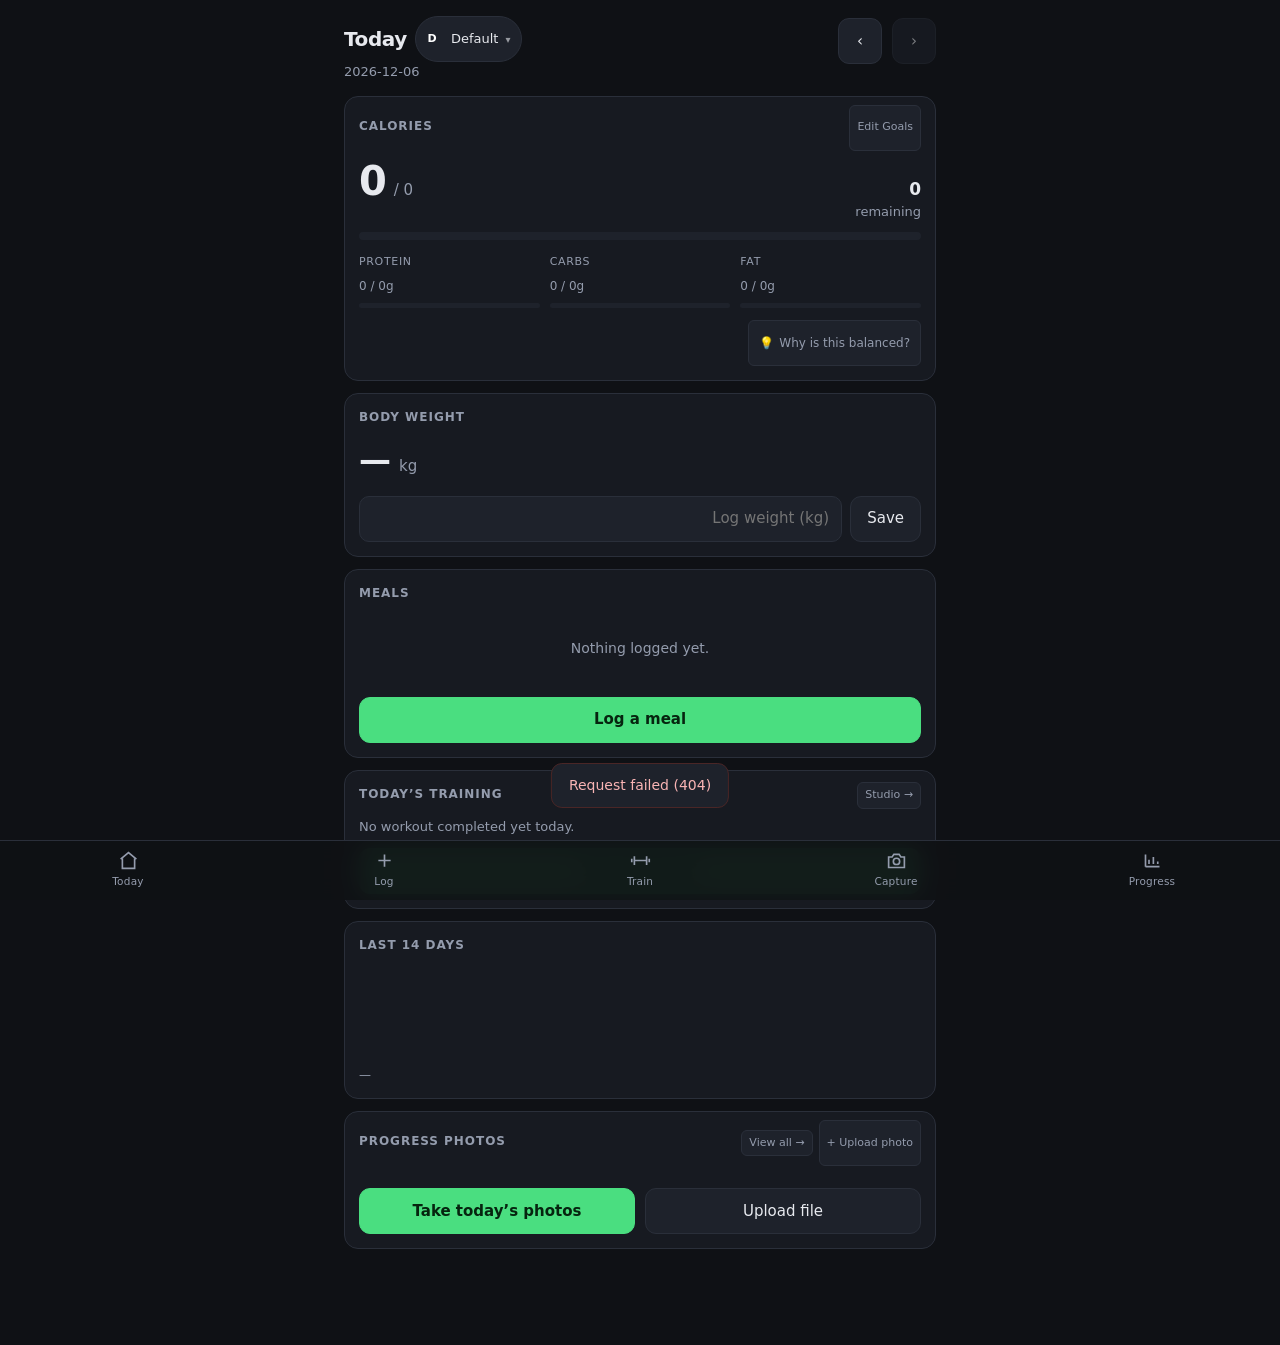
==== commit 4dc8413d: "Add equipment inventory management and tailored workout designer" ====
--- a/static/index.html
+++ b/static/index.html
@@ -94,6 +94,19 @@
   </section>
 
   <section class="card">
+    <div style="display:flex;align-items:center;justify-content:space-between">
+      <h2>Today&rsquo;s Training</h2>
+      <a href="/workout" class="meal-btn" style="text-decoration:none;margin-top:-6px">Studio &rarr;</a>
+    </div>
+    <div id="today-workout-preview" style="margin-top:4px">
+      <div class="muted" style="font-size:13px" id="today-workout-status">No workout completed yet today.</div>
+    </div>
+    <div class="btn-row" style="margin-top:12px">
+      <a class="btn btn-primary" href="/workout">Start Workout</a>
+    </div>
+  </section>
+
+  <section class="card">
     <h2>Last 14 days</h2>
     <div class="chart" id="chart"></div>
     <div class="chart-foot">
@@ -399,6 +412,7 @@
 <nav class="bottom">
   <a href="/"><svg viewBox="0 0 24 24"><path d="M3 10.5 12 3l9 7.5"/><path d="M5 9.5V21h14V9.5"/></svg>Today</a>
   <a href="/log"><svg viewBox="0 0 24 24"><path d="M12 5v14M5 12h14"/></svg>Log</a>
+  <a href="/workout"><svg viewBox="0 0 24 24"><path d="M2 10v4M22 10v4M5 7v10M19 7v10M5 12h14"/></svg>Train</a>
   <a href="/capture"><svg viewBox="0 0 24 24"><path d="M3 8h4l2-3h6l2 3h4v12H3z"/><circle cx="12" cy="13" r="3.6"/></svg>Capture</a>
   <a href="/progress"><svg viewBox="0 0 24 24"><path d="M4 19V5M4 19h16"/><path d="M8 16v-5M13 16V8M18 16v-3"/></svg>Progress</a>
 </nav>
--- a/static/css/app.css
+++ b/static/css/app.css
@@ -150,7 +150,7 @@
 /* --- nav --- */
 nav.bottom {
   position: fixed; left: 0; right: 0; bottom: 0; z-index: 50;
-  display: grid; grid-template-columns: repeat(4, 1fr);
+  display: grid; grid-template-columns: repeat(5, 1fr);
   background: rgba(15,17,21,.94); backdrop-filter: blur(12px);
   border-top: 1px solid var(--line);
   padding-bottom: env(safe-area-inset-bottom);
@@ -407,7 +407,7 @@
 .btn-rotate-photo:hover { background: var(--line); }
 .btn-rotate-photo:active { transform: scale(0.92); }
 
-/* --- compare slider --- */
+/* --- compare slider & panes --- */
 .compare {
   position: relative;
   width: 100%;
@@ -416,18 +416,226 @@
   overflow: hidden;
   background: var(--surface-2);
   border: 1px solid var(--line);
-}
-.compare img { position: absolute; inset: 0; width: 100%; height: 100%; object-fit: cover; }
-.compare img.after { clip-path: inset(0 0 0 var(--split, 50%)); }
-.compare .handle { position: absolute; top: 0; bottom: 0; width: 2px; background: #fff; left: var(--split, 50%); pointer-events: none; }
+  user-select: none;
+  -webkit-user-select: none;
+  touch-action: pan-y;
+}
+.compare-pane {
+  position: absolute;
+  inset: 0;
+  width: 100%;
+  height: 100%;
+  overflow: hidden;
+}
+.compare-pane.after {
+  clip-path: inset(0 0 0 var(--split, 50%));
+}
+.compare img {
+  position: absolute;
+  inset: 0;
+  width: 100%;
+  height: 100%;
+  object-fit: cover;
+  pointer-events: none;
+}
+.compare-pane.after img {
+  transform-origin: center center;
+  transform: translate(var(--after-x, 0px), var(--after-y, 0px)) scale(var(--after-scale, 1));
+  will-change: transform;
+}
+.compare.align-mode {
+  border-color: var(--accent);
+  box-shadow: 0 0 0 1px var(--accent);
+}
+.align-pan-overlay {
+  display: none;
+  position: absolute;
+  inset: 0;
+  z-index: 7;
+  touch-action: none;
+  cursor: grab;
+}
+.compare.align-mode .align-pan-overlay {
+  display: block;
+}
+.compare.align-mode .align-pan-overlay:active {
+  cursor: grabbing;
+}
+.compare .handle {
+  position: absolute;
+  top: 0;
+  bottom: 0;
+  width: 2px;
+  background: #fff;
+  left: var(--split, 50%);
+  pointer-events: none;
+  z-index: 5;
+}
 .compare .handle::after {
-  content: ''; position: absolute; top: 50%; left: 50%; transform: translate(-50%, -50%);
-  width: 32px; height: 32px; border-radius: 50%; background: #fff;
+  content: '';
+  position: absolute;
+  top: 50%;
+  left: 50%;
+  transform: translate(-50%, -50%);
+  width: 32px;
+  height: 32px;
+  border-radius: 50%;
+  background: #fff;
+  box-shadow: 0 2px 8px rgba(0,0,0,0.5);
 }
 .compare input[type=range] {
-  position: absolute; inset: auto 0 0 0; width: 100%; opacity: 0; height: 100%; margin: 0; padding: 0;
-  min-height: 0; cursor: ew-resize;
-}
+  position: absolute;
+  inset: auto 0 0 0;
+  width: 100%;
+  opacity: 0;
+  height: 100%;
+  margin: 0;
+  padding: 0;
+  min-height: 0;
+  cursor: ew-resize;
+  z-index: 6;
+}
+.compare.align-mode input[type=range] {
+  pointer-events: none;
+}
+
+/* Alignment Toolbar */
+.align-toolbar {
+  margin-top: 10px;
+  background: var(--surface-2);
+  border: 1px solid var(--line);
+  border-radius: 12px;
+  padding: 12px;
+}
+.align-toolbar-header {
+  display: flex;
+  align-items: center;
+  justify-content: space-between;
+  margin-bottom: 10px;
+}
+.align-toolbar-title {
+  font-size: 12px;
+  font-weight: 600;
+  color: var(--text);
+  display: flex;
+  align-items: center;
+  gap: 6px;
+}
+.align-badge {
+  font-size: 10px;
+  background: var(--surface);
+  border: 1px solid var(--line);
+  padding: 2px 7px;
+  border-radius: 99px;
+  color: var(--accent);
+  font-weight: 600;
+}
+.align-controls-grid {
+  display: grid;
+  grid-template-columns: 1fr auto;
+  gap: 12px;
+  align-items: center;
+}
+.align-slider-wrap {
+  display: flex;
+  flex-direction: column;
+  gap: 4px;
+}
+.align-slider-wrap label {
+  font-size: 11px;
+  color: var(--muted);
+  display: flex;
+  justify-content: space-between;
+  margin-bottom: 2px;
+}
+.align-slider-row {
+  display: flex;
+  align-items: center;
+  gap: 6px;
+}
+.align-slider-row input[type=range] {
+  flex: 1;
+  min-height: 0;
+  height: 28px;
+  padding: 0;
+  background: transparent;
+}
+.align-step-btn {
+  width: 28px;
+  height: 28px;
+  min-height: 0;
+  padding: 0;
+  border-radius: 6px;
+  font-size: 14px;
+  font-weight: 600;
+  display: inline-flex;
+  align-items: center;
+  justify-content: center;
+  background: var(--surface);
+  border: 1px solid var(--line);
+  color: var(--text);
+  cursor: pointer;
+}
+.align-step-btn:active {
+  background: var(--line);
+  transform: scale(0.94);
+}
+.align-nudge-pad {
+  display: grid;
+  grid-template-columns: repeat(3, 30px);
+  grid-template-rows: repeat(3, 30px);
+  gap: 3px;
+  justify-items: center;
+  align-items: center;
+}
+.nudge-btn {
+  width: 30px;
+  height: 30px;
+  min-height: 0;
+  padding: 0;
+  border-radius: 6px;
+  font-size: 12px;
+  background: var(--surface);
+  border: 1px solid var(--line);
+  color: var(--text);
+  display: flex;
+  align-items: center;
+  justify-content: center;
+  cursor: pointer;
+}
+.nudge-btn:active {
+  background: var(--line);
+  transform: scale(0.92);
+}
+.nudge-btn.up { grid-column: 2; grid-row: 1; }
+.nudge-btn.left { grid-column: 1; grid-row: 2; }
+.nudge-btn.center-dot {
+  grid-column: 2; grid-row: 2;
+  font-size: 9px;
+  color: var(--muted);
+  border: none;
+  background: transparent;
+  pointer-events: none;
+}
+.nudge-btn.right { grid-column: 3; grid-row: 2; }
+.nudge-btn.down { grid-column: 2; grid-row: 3; }
+
+.align-actions-row {
+  display: flex;
+  gap: 8px;
+  margin-top: 10px;
+  padding-top: 10px;
+  border-top: 1px solid rgba(255,255,255,0.06);
+}
+.align-action-btn {
+  flex: 1;
+  font-size: 12px;
+  min-height: 34px;
+  padding: 0 10px;
+  border-radius: 8px;
+  cursor: pointer;
+}
+
 
 /* --- profile badge & switcher --- */
 .profile-pill {
@@ -593,3 +801,550 @@
   display: flex; gap: 6px; flex-wrap: wrap; font-size: 11px; color: var(--muted);
 }
 
+/* --- food component icon badge --- */
+.food-icon-badge {
+  display: inline-flex;
+  align-items: center;
+  justify-content: center;
+  font-size: 15px;
+  line-height: 1;
+  width: 26px;
+  height: 26px;
+  border-radius: 6px;
+  background: var(--surface);
+  border: 1px solid var(--line);
+  flex: none;
+  user-select: none;
+}
+
+/* --- segmented control --- */
+.seg-ctrl {
+  display: inline-flex;
+  background: var(--surface-2);
+  border: 1px solid var(--line);
+  border-radius: 99px;
+  padding: 3px;
+  gap: 3px;
+}
+.seg-btn {
+  border: 0;
+  background: transparent;
+  color: var(--muted);
+  font-size: 12px;
+  font-weight: 550;
+  padding: 6px 14px;
+  border-radius: 99px;
+  cursor: pointer;
+  min-height: 0;
+  transition: all .15s ease;
+  line-height: 1.2;
+}
+.seg-btn.active {
+  background: var(--accent);
+  color: #06240f;
+  font-weight: 600;
+}
+
+/* --- weight progress card & SVG chart --- */
+.weight-header-row {
+  display: flex;
+  align-items: center;
+  justify-content: space-between;
+  margin-bottom: 12px;
+  flex-wrap: wrap;
+  gap: 8px;
+}
+.range-pills {
+  display: inline-flex;
+  background: var(--surface-2);
+  border: 1px solid var(--line);
+  border-radius: 8px;
+  padding: 2px;
+  gap: 2px;
+}
+.range-pill {
+  border: 0;
+  background: transparent;
+  color: var(--muted);
+  font-size: 11px;
+  font-weight: 600;
+  padding: 4px 9px;
+  border-radius: 6px;
+  cursor: pointer;
+  min-height: 0;
+  transition: all .15s ease;
+}
+.range-pill.active {
+  background: var(--accent);
+  color: #06240f;
+}
+
+.weight-stats-grid {
+  display: grid;
+  grid-template-columns: repeat(3, 1fr);
+  gap: 8px;
+  margin-bottom: 12px;
+}
+.weight-stat-box {
+  background: var(--surface-2);
+  border: 1px solid var(--line);
+  border-radius: 10px;
+  padding: 8px 10px;
+}
+.weight-stat-box .lbl {
+  font-size: 10px;
+  color: var(--muted);
+  text-transform: uppercase;
+  letter-spacing: .05em;
+  margin-bottom: 3px;
+}
+.weight-stat-box .val {
+  font-size: 16px;
+  font-weight: 650;
+  font-variant-numeric: tabular-nums;
+  display: flex;
+  align-items: baseline;
+  gap: 2px;
+}
+.weight-stat-box .val small {
+  font-size: 11px;
+  color: var(--muted);
+  font-weight: 400;
+}
+.weight-stat-box .val.down { color: var(--accent); }
+.weight-stat-box .val.up { color: var(--danger); }
+
+.weight-chart-container {
+  position: relative;
+  width: 100%;
+  background: var(--surface-2);
+  border: 1px solid var(--line);
+  border-radius: 12px;
+  padding: 10px 8px 8px;
+  overflow: hidden;
+}
+.weight-svg {
+  width: 100%;
+  height: 190px;
+  display: block;
+  touch-action: none;
+}
+.chart-tooltip {
+  position: absolute;
+  top: 8px;
+  left: 10px;
+  background: rgba(15, 17, 21, 0.94);
+  border: 1px solid var(--line);
+  border-radius: 8px;
+  padding: 4px 8px;
+  font-size: 11.5px;
+  line-height: 1.4;
+  pointer-events: none;
+  backdrop-filter: blur(8px);
+  -webkit-backdrop-filter: blur(8px);
+  box-shadow: 0 4px 12px rgba(0,0,0,0.5);
+  display: flex;
+  gap: 8px;
+  align-items: center;
+  transition: opacity .15s ease;
+}
+.chart-tooltip.hidden {
+  opacity: 0;
+  pointer-events: none;
+}
+.chart-tooltip .tt-date { color: var(--muted); font-weight: 500; }
+.chart-tooltip .tt-val { font-weight: 650; color: var(--text); }
+.chart-tooltip .tt-avg { color: var(--accent); font-weight: 600; }
+
+.chart-legend {
+  display: flex;
+  justify-content: flex-end;
+  align-items: center;
+  gap: 12px;
+  font-size: 11px;
+  color: var(--muted);
+  margin-top: 6px;
+  padding: 0 4px;
+}
+.chart-legend-item {
+  display: inline-flex;
+  align-items: center;
+  gap: 5px;
+}
+.chart-legend-line {
+  width: 12px;
+  height: 2.5px;
+  border-radius: 2px;
+}
+.chart-legend-dot {
+  width: 6px;
+  height: 6px;
+  border-radius: 50%;
+}
+
+/* --- customize dates details toggle --- */
+details.compare-customize {
+  margin-top: 12px;
+  background: var(--surface-2);
+  border: 1px solid var(--line);
+  border-radius: 10px;
+  padding: 8px 12px;
+}
+details.compare-customize summary {
+  font-size: 12px;
+  font-weight: 550;
+  color: var(--muted);
+  cursor: pointer;
+  user-select: none;
+}
+details.compare-customize summary:hover {
+  color: var(--text);
+}
+details.compare-customize[open] summary {
+  margin-bottom: 10px;
+  color: var(--text);
+}
+
+/* ==========================================================================
+   WORKOUT & EQUIPMENT ARSENAL STYLES
+   ========================================================================== */
+
+/* --- Equipment Arsenal Grid --- */
+.equip-summary {
+  display: flex;
+  align-items: center;
+  justify-content: space-between;
+  margin-bottom: 10px;
+  font-size: 13px;
+  color: var(--muted);
+}
+.equip-badge {
+  display: inline-flex;
+  align-items: center;
+  gap: 4px;
+  background: var(--accent-dim);
+  color: var(--accent);
+  padding: 3px 8px;
+  border-radius: 99px;
+  font-size: 12px;
+  font-weight: 600;
+}
+.equip-grid {
+  display: grid;
+  grid-template-columns: repeat(auto-fill, minmax(130px, 1fr));
+  gap: 8px;
+  margin-top: 8px;
+}
+.equip-chip {
+  background: var(--surface-2);
+  border: 1px solid var(--line);
+  border-radius: 10px;
+  padding: 10px;
+  text-align: left;
+  cursor: pointer;
+  user-select: none;
+  transition: border-color .15s ease, background-color .15s ease, transform .1s ease;
+  display: flex;
+  flex-direction: column;
+  gap: 4px;
+  position: relative;
+}
+.equip-chip:active {
+  transform: scale(0.98);
+}
+.equip-chip.active {
+  border-color: var(--accent);
+  background: rgba(74, 222, 128, 0.08);
+}
+.equip-chip .chip-top {
+  display: flex;
+  align-items: center;
+  justify-content: space-between;
+}
+.equip-chip .chip-icon {
+  font-size: 20px;
+  line-height: 1;
+}
+.equip-chip .chip-status {
+  width: 18px;
+  height: 18px;
+  border-radius: 50%;
+  border: 1.5px solid var(--muted);
+  display: flex;
+  align-items: center;
+  justify-content: center;
+  font-size: 11px;
+  color: transparent;
+  transition: all .15s ease;
+}
+.equip-chip.active .chip-status {
+  background: var(--accent);
+  border-color: var(--accent);
+  color: #0f1115;
+  font-weight: bold;
+}
+.equip-chip .chip-name {
+  font-size: 12.5px;
+  font-weight: 550;
+  color: var(--text);
+  margin-top: 2px;
+  white-space: nowrap;
+  overflow: hidden;
+  text-overflow: ellipsis;
+}
+.equip-chip .chip-sub {
+  font-size: 11px;
+  color: var(--muted);
+}
+
+/* --- Generator Selectors --- */
+.pill-group {
+  display: flex;
+  flex-wrap: wrap;
+  gap: 6px;
+  margin: 6px 0 14px;
+}
+.pill-btn {
+  background: var(--surface-2);
+  border: 1px solid var(--line);
+  color: var(--muted);
+  border-radius: 99px;
+  padding: 6px 14px;
+  font-size: 13px;
+  cursor: pointer;
+  transition: all .15s ease;
+}
+.pill-btn:hover {
+  border-color: var(--text);
+  color: var(--text);
+}
+.pill-btn.active {
+  background: var(--accent-dim);
+  border-color: var(--accent);
+  color: var(--accent);
+  font-weight: 600;
+}
+
+/* --- Workout Routine Display --- */
+.workout-header-card {
+  display: flex;
+  flex-direction: column;
+  gap: 8px;
+}
+.workout-title-row {
+  display: flex;
+  align-items: flex-start;
+  justify-content: space-between;
+  gap: 10px;
+}
+.workout-title {
+  font-size: 18px;
+  font-weight: 650;
+  color: var(--text);
+  margin: 0;
+}
+.workout-tags {
+  display: flex;
+  flex-wrap: wrap;
+  gap: 6px;
+  margin-top: 2px;
+}
+.workout-tag {
+  background: var(--surface-2);
+  border: 1px solid var(--line);
+  color: var(--muted);
+  font-size: 11.5px;
+  padding: 2px 8px;
+  border-radius: 6px;
+}
+.workout-tag.accent {
+  background: var(--accent-dim);
+  border-color: var(--accent);
+  color: var(--accent);
+}
+
+.phase-container {
+  margin-top: 14px;
+}
+.phase-heading {
+  display: flex;
+  align-items: center;
+  gap: 8px;
+  font-size: 13px;
+  font-weight: 650;
+  letter-spacing: .04em;
+  text-transform: uppercase;
+  color: var(--muted);
+  margin-bottom: 8px;
+  padding-bottom: 4px;
+  border-bottom: 1px solid var(--line);
+}
+.phase-heading.warmup { color: #fb923c; border-color: rgba(251, 146, 60, 0.2); }
+.phase-heading.main { color: var(--accent); border-color: rgba(74, 222, 128, 0.2); }
+.phase-heading.cooldown { color: #38bdf8; border-color: rgba(56, 189, 248, 0.2); }
+
+.exercise-list {
+  display: flex;
+  flex-direction: column;
+  gap: 10px;
+}
+.exercise-item {
+  background: var(--surface-2);
+  border: 1px solid var(--line);
+  border-radius: 10px;
+  padding: 12px;
+  transition: border-color .15s ease;
+}
+.exercise-item.completed {
+  border-color: var(--accent);
+  background: rgba(74, 222, 128, 0.04);
+}
+.exercise-top {
+  display: flex;
+  align-items: center;
+  justify-content: space-between;
+  gap: 8px;
+}
+.exercise-name {
+  font-size: 14px;
+  font-weight: 600;
+  color: var(--text);
+}
+.exercise-prescription {
+  font-size: 13px;
+  font-weight: 600;
+  color: var(--accent);
+  background: var(--accent-dim);
+  padding: 2px 8px;
+  border-radius: 6px;
+  white-space: nowrap;
+}
+.exercise-sub {
+  display: flex;
+  align-items: center;
+  gap: 8px;
+  margin-top: 4px;
+  font-size: 12px;
+  color: var(--muted);
+}
+.exercise-sets-row {
+  display: flex;
+  align-items: center;
+  gap: 8px;
+  margin-top: 10px;
+  padding-top: 8px;
+  border-top: 1px dashed var(--line);
+}
+.set-dot-btn {
+  background: var(--surface);
+  border: 1px solid var(--line);
+  color: var(--muted);
+  border-radius: 6px;
+  font-size: 11.5px;
+  padding: 4px 10px;
+  cursor: pointer;
+  transition: all .15s ease;
+}
+.set-dot-btn.done {
+  background: var(--accent);
+  border-color: var(--accent);
+  color: #0f1115;
+  font-weight: bold;
+}
+.instructions-toggle {
+  font-size: 11.5px;
+  color: var(--muted);
+  cursor: pointer;
+  margin-top: 6px;
+  display: inline-block;
+  user-select: none;
+}
+.instructions-toggle:hover {
+  color: var(--text);
+}
+.instructions-box {
+  margin-top: 6px;
+  padding: 8px;
+  background: var(--surface);
+  border-radius: 6px;
+  font-size: 12px;
+  line-height: 1.45;
+  color: var(--muted);
+}
+
+/* --- Built-in Interval / Rest Timer --- */
+.workout-timer-box {
+  background: var(--surface-2);
+  border: 1px solid var(--line);
+  border-radius: 12px;
+  padding: 14px;
+  margin: 14px 0;
+  text-align: center;
+}
+.timer-digits {
+  font-size: 42px;
+  font-weight: 700;
+  letter-spacing: -0.03em;
+  font-variant-numeric: tabular-nums;
+  color: var(--text);
+  margin: 4px 0 10px;
+}
+.timer-digits.active {
+  color: var(--accent);
+}
+.timer-ctrls {
+  display: flex;
+  align-items: center;
+  justify-content: center;
+  gap: 8px;
+}
+.timer-presets {
+  display: flex;
+  align-items: center;
+  justify-content: center;
+  gap: 6px;
+  margin-top: 10px;
+}
+.timer-preset-btn {
+  background: var(--surface);
+  border: 1px solid var(--line);
+  color: var(--muted);
+  font-size: 11px;
+  padding: 3px 8px;
+  border-radius: 6px;
+  cursor: pointer;
+}
+.timer-preset-btn:hover {
+  color: var(--text);
+  border-color: var(--text);
+}
+
+/* --- Workout History Log --- */
+.workout-log-item {
+  background: var(--surface-2);
+  border: 1px solid var(--line);
+  border-radius: 10px;
+  padding: 12px;
+  margin-bottom: 8px;
+  display: flex;
+  align-items: center;
+  justify-content: space-between;
+  gap: 10px;
+}
+.workout-log-item .w-info {
+  display: flex;
+  flex-direction: column;
+  gap: 3px;
+}
+.workout-log-item .w-title {
+  font-size: 14px;
+  font-weight: 600;
+  color: var(--text);
+}
+.workout-log-item .w-meta {
+  font-size: 12px;
+  color: var(--muted);
+}
+
+
+
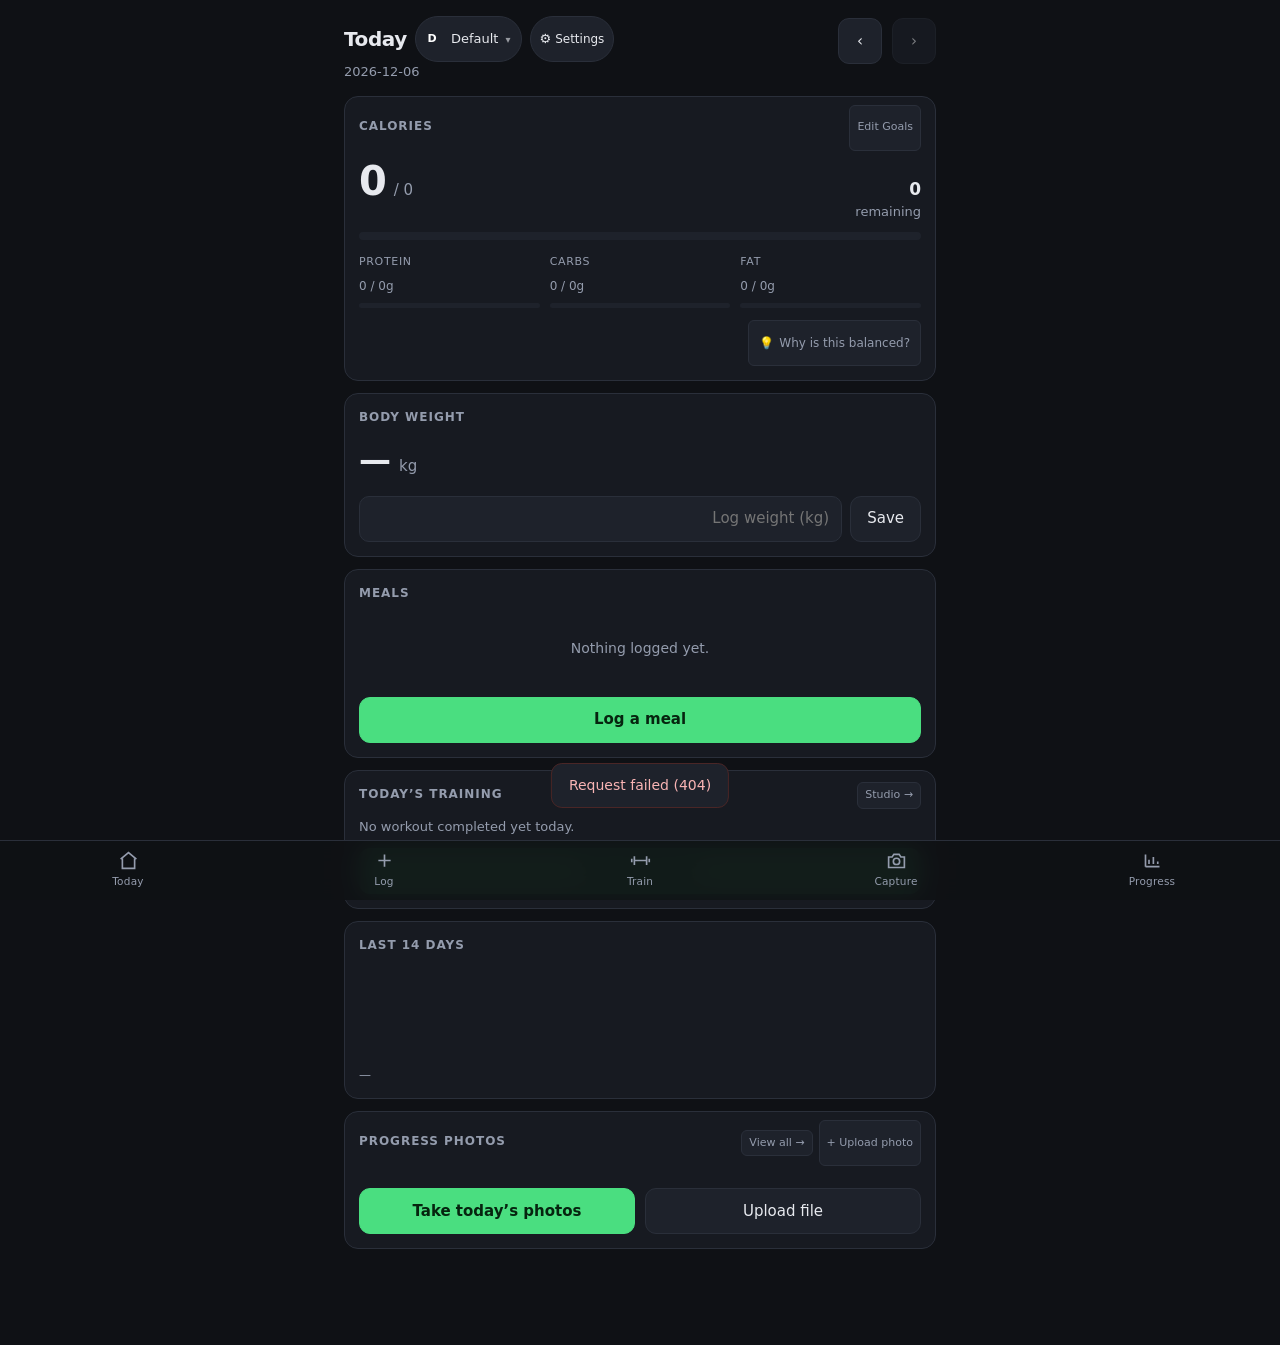
==== commit 9d34cd01: "Add optional back progress photo, explain AI confidence, rename to LocalPulse Back pose - Add a thir" ====
--- a/static/index.html
+++ b/static/index.html
@@ -4,13 +4,13 @@
 <meta charset="utf-8">
 <meta name="viewport" content="width=device-width, initial-scale=1, viewport-fit=cover">
 <meta name="theme-color" content="#0f1115">
-<title>Today &middot; Tracker</title>
+<title>Today &middot; LocalPulse</title>
 <link rel="manifest" href="/manifest.webmanifest">
 <link rel="apple-touch-icon" href="/static/icons/apple-touch-icon.png">
 <link rel="icon" href="/static/icons/favicon-32.png" sizes="32x32">
 <meta name="apple-mobile-web-app-capable" content="yes">
 <meta name="apple-mobile-web-app-status-bar-style" content="black-translucent">
-<meta name="apple-mobile-web-app-title" content="Tracker">
+<meta name="apple-mobile-web-app-title" content="LocalPulse">
 <meta name="mobile-web-app-capable" content="yes">
 <link rel="stylesheet" href="/static/css/app.css">
 </head>
@@ -25,6 +25,10 @@
           <span id="profile-name">Default</span>
           <span style="font-size:10px;opacity:.6">&#9662;</span>
         </button>
+        <button id="settings-btn" class="profile-pill" title="Profile Settings" aria-label="Profile Settings" style="padding:0 9px;gap:4px;height:32px;display:inline-flex;align-items:center;cursor:pointer">
+          <span style="font-size:13px">⚙️</span>
+          <span style="font-size:12px;font-weight:500">Settings</span>
+        </button>
       </div>
       <div class="date" id="day-iso"></div>
     </div>
@@ -35,6 +39,13 @@
   </header>
 
   <div id="health" class="banner hidden"></div>
+  <div id="onboarding-prompt" class="banner warn hidden" style="display:flex;align-items:center;justify-content:space-between;gap:12px">
+    <div>
+      <strong>✨ Set up your profile</strong>
+      <p style="margin:2px 0 0;font-size:12px;opacity:.9">Personalize your calorie targets, science-based macros, and equipment inventory.</p>
+    </div>
+    <button type="button" id="btn-start-onboarding" class="btn btn-primary" style="padding:6px 14px;font-size:12.5px;white-space:nowrap">Start Setup</button>
+  </div>
 
   <section class="card">
     <div style="display:flex;align-items:center;justify-content:space-between">
@@ -154,6 +165,7 @@
         <select id="up-photo-pose" style="width:100%;height:38px;background:var(--surface-2);color:var(--text);border:1px solid var(--line);border-radius:8px">
           <option value="front">Front</option>
           <option value="profile">Profile</option>
+          <option value="back">Back</option>
         </select>
       </div>
 
@@ -202,6 +214,218 @@
       </div>
       <button type="submit" class="btn btn-primary full" style="margin-top:12px">Create Profile</button>
     </form>
+    <div style="margin-top:16px;padding-top:12px;border-top:1px solid var(--line);display:flex;justify-content:space-between;align-items:center">
+      <span style="font-size:12px;color:var(--muted)">Data Portability</span>
+      <a href="/api/backup/export" id="download-backup-btn" class="meal-btn" style="text-decoration:none;padding:5px 10px;font-size:12px">💾 Download Data (.zip)</a>
+    </div>
+  </div>
+</div>
+
+<!-- Guided Profile Onboarding Modal -->
+<div id="onboarding-modal" class="modal-overlay hidden">
+  <div class="modal-card onboarding-card" style="max-width:540px;width:95%;max-height:90vh;overflow-y:auto">
+    <div class="modal-head" style="margin-bottom:8px">
+      <div style="display:flex;align-items:center;gap:8px">
+        <span style="font-size:20px">🎯</span>
+        <div>
+          <h3 style="margin:0;font-size:17px">Guided Profile Setup</h3>
+          <span id="onboard-step-indicator" style="font-size:12px;color:var(--muted)">Step 1 of 6</span>
+        </div>
+      </div>
+      <button class="modal-close" data-close="onboarding-modal">&times;</button>
+    </div>
+
+    <!-- Progress Bar -->
+    <div class="bar" style="height:4px;margin-bottom:18px;background:var(--surface-2)">
+      <i id="onboard-progress-bar" style="width:16.6%;background:var(--accent);transition:width .3s ease"></i>
+    </div>
+
+    <form id="onboarding-form">
+      <input type="hidden" id="onboard-profile-id">
+
+      <!-- Step 1: Identity & Avatar -->
+      <div class="onboard-step" data-step="1">
+        <h4 style="margin:0 0 6px;font-size:15px">Who is this profile for?</h4>
+        <p style="font-size:12.5px;color:var(--muted);margin:0 0 14px">Give your profile a personal name and choose an avatar theme.</p>
+        <div class="field">
+          <label for="onboard-name">Profile Name</label>
+          <input type="text" id="onboard-name" placeholder="e.g. Alex" maxlength="50" required>
+        </div>
+        <div class="field" style="margin-top:12px">
+          <label>Avatar Color</label>
+          <div class="color-picker" id="onboard-colors">
+            <div class="color-opt selected" data-color="#3b82f6" style="background:#3b82f6"></div>
+            <div class="color-opt" data-color="#10b981" style="background:#10b981"></div>
+            <div class="color-opt" data-color="#f59e0b" style="background:#f59e0b"></div>
+            <div class="color-opt" data-color="#ec4899" style="background:#ec4899"></div>
+            <div class="color-opt" data-color="#8b5cf6" style="background:#8b5cf6"></div>
+            <div class="color-opt" data-color="#06b6d4" style="background:#06b6d4"></div>
+            <div class="color-opt" data-color="#ef4444" style="background:#ef4444"></div>
+            <div class="color-opt" data-color="#84cc16" style="background:#84cc16"></div>
+          </div>
+        </div>
+      </div>
+
+      <!-- Step 2: Body Stats & Baseline -->
+      <div class="onboard-step hidden" data-step="2">
+        <h4 style="margin:0 0 6px;font-size:15px">Body Metrics</h4>
+        <p style="font-size:12.5px;color:var(--muted);margin:0 0 14px">Used to calculate your basal metabolic rate (Mifflin-St Jeor) and exact protein needs.</p>
+        
+        <div style="display:grid;grid-template-columns:1fr 1fr;gap:10px;margin-bottom:12px">
+          <div>
+            <label for="onboard-sex" style="font-size:12px">Biological Sex</label>
+            <select id="onboard-sex" style="width:100%;height:38px;background:var(--surface);color:var(--text);border:1px solid var(--line);border-radius:8px;padding:0 8px">
+              <option value="male" selected>Male</option>
+              <option value="female">Female</option>
+              <option value="other">Other / Neutral</option>
+            </select>
+          </div>
+          <div>
+            <label for="onboard-birth-year" style="font-size:12px">Birth Year</label>
+            <input type="number" id="onboard-birth-year" placeholder="1995" min="1920" max="2020" step="1">
+          </div>
+        </div>
+
+        <div style="display:grid;grid-template-columns:1fr 1fr;gap:10px;margin-bottom:12px">
+          <div>
+            <label for="onboard-height" style="font-size:12px">Height (cm)</label>
+            <input type="number" id="onboard-height" placeholder="178" min="80" max="250" step="0.5">
+          </div>
+          <div>
+            <label for="onboard-weight" style="font-size:12px">Current Weight (kg)</label>
+            <input type="number" id="onboard-weight" placeholder="75.0" min="30" max="300" step="0.1">
+          </div>
+        </div>
+
+        <div class="field">
+          <label for="onboard-activity" style="font-size:12px">Daily Activity Level</label>
+          <select id="onboard-activity" style="width:100%;height:38px;background:var(--surface);color:var(--text);border:1px solid var(--line);border-radius:8px;padding:0 8px">
+            <option value="sedentary">Sedentary (desk job, minimal exercise &times; 1.2)</option>
+            <option value="light">Lightly Active (1-3 days/wk training &times; 1.375)</option>
+            <option value="moderate" selected>Moderately Active (3-5 days/wk training &times; 1.55)</option>
+            <option value="active">Very Active (6-7 days/wk heavy training &times; 1.725)</option>
+            <option value="very_active">Extremely Active (physical job + 2x training &times; 1.9)</option>
+          </select>
+        </div>
+      </div>
+
+      <!-- Step 3: Goal & Pace -->
+      <div class="onboard-step hidden" data-step="3">
+        <h4 style="margin:0 0 6px;font-size:15px">Primary Goal</h4>
+        <p style="font-size:12.5px;color:var(--muted);margin:0 0 14px">Choose your target energy trajectory and weekly rate.</p>
+        
+        <div class="presets-row" id="onboard-goal-row" style="margin-bottom:14px">
+          <button type="button" class="preset-btn" data-goal="lose">Fat Loss (Cut)</button>
+          <button type="button" class="preset-btn active" data-goal="maintain">Maintain</button>
+          <button type="button" class="preset-btn" data-goal="gain">Muscle Gain (Bulk)</button>
+        </div>
+
+        <div id="onboard-rate-container" class="field hidden">
+          <label for="onboard-rate" style="font-size:12px">Target Rate of Change</label>
+          <select id="onboard-rate" style="width:100%;height:38px;background:var(--surface);color:var(--text);border:1px solid var(--line);border-radius:8px;padding:0 8px">
+            <option value="0.25">Conservative (0.25 kg / week)</option>
+            <option value="0.5" selected>Standard (0.50 kg / week &bull; Recommended)</option>
+            <option value="0.75">Aggressive (0.75 kg / week)</option>
+            <option value="1.0">Maximum safe limit (1.0 kg / week)</option>
+          </select>
+        </div>
+      </div>
+
+      <!-- Step 4: Macro Targets with Live Preview -->
+      <div class="onboard-step hidden" data-step="4">
+        <h4 style="margin:0 0 6px;font-size:15px">Evidence-Based Macro Targets</h4>
+        <p style="font-size:12.5px;color:var(--muted);margin:0 0 12px">Calculated using Mifflin-St Jeor BMR and ISSN athletic nutrition standards.</p>
+
+        <!-- Live Calculation Box -->
+        <div id="onboard-calc-box" style="background:var(--surface-2);border-radius:10px;padding:12px;margin-bottom:14px;border:1px solid var(--line)">
+          <div style="display:flex;justify-content:space-between;align-items:baseline;margin-bottom:8px">
+            <span style="font-size:12px;color:var(--muted);text-transform:uppercase;letter-spacing:.05em">Daily Energy Target</span>
+            <span style="font-size:18px;font-weight:700;color:var(--accent)" id="onboard-preview-cals">2200 kcal</span>
+          </div>
+          <div style="display:grid;grid-template-columns:repeat(3, 1fr);gap:6px;text-align:center;margin-bottom:10px">
+            <div style="background:var(--surface);padding:6px;border-radius:6px;border:1px solid var(--line)">
+              <div style="font-size:10px;color:var(--p-color);font-weight:600">PROTEIN</div>
+              <div style="font-size:14px;font-weight:700" id="onboard-preview-pro">160g</div>
+            </div>
+            <div style="background:var(--surface);padding:6px;border-radius:6px;border:1px solid var(--line)">
+              <div style="font-size:10px;color:var(--c-color);font-weight:600">CARBS</div>
+              <div style="font-size:14px;font-weight:700" id="onboard-preview-car">220g</div>
+            </div>
+            <div style="background:var(--surface);padding:6px;border-radius:6px;border:1px solid var(--line)">
+              <div style="font-size:10px;color:var(--f-color);font-weight:600">FAT</div>
+              <div style="font-size:14px;font-weight:700" id="onboard-preview-fat">70g</div>
+            </div>
+          </div>
+          <div id="onboard-preview-expl" style="font-size:11.5px;color:var(--muted);line-height:1.4;white-space:pre-line"></div>
+        </div>
+
+        <details style="margin-top:8px">
+          <summary style="font-size:12px;color:var(--muted);cursor:pointer">Custom overrides (optional)</summary>
+          <div style="display:grid;grid-template-columns:repeat(4, 1fr);gap:6px;margin-top:8px">
+            <div><label style="font-size:10px">Calories</label><input type="number" id="onboard-t-cal" min="500"></div>
+            <div><label style="font-size:10px">Protein (g)</label><input type="number" id="onboard-t-pro" min="0"></div>
+            <div><label style="font-size:10px">Carbs (g)</label><input type="number" id="onboard-t-car" min="0"></div>
+            <div><label style="font-size:10px">Fat (g)</label><input type="number" id="onboard-t-fat" min="0"></div>
+          </div>
+        </details>
+      </div>
+
+      <!-- Step 5: Equipment Inventory -->
+      <div class="onboard-step hidden" data-step="5">
+        <h4 style="margin:0 0 6px;font-size:15px">Equipment Checklist</h4>
+        <p style="font-size:12.5px;color:var(--muted);margin:0 0 10px">Check the gear you have at home. The Studio will only design routines for what you own.</p>
+        
+        <div style="margin-bottom:10px">
+          <button type="button" id="onboard-btn-bodyweight" class="meal-btn" style="font-size:12px;padding:4px 10px">🤸 Only Bodyweight (No Gear)</button>
+        </div>
+
+        <div id="onboard-equipment-grid" style="display:grid;grid-template-columns:repeat(auto-fill, minmax(140px, 1fr));gap:8px;max-height:220px;overflow-y:auto;padding:2px">
+          <!-- Populated dynamically from standard catalog -->
+        </div>
+      </div>
+
+      <!-- Step 6: Training Preferences & Schedule -->
+      <div class="onboard-step hidden" data-step="6">
+        <h4 style="margin:0 0 6px;font-size:15px">Training Preferences</h4>
+        <p style="font-size:12.5px;color:var(--muted);margin:0 0 14px">Set your default session length and difficulty level.</p>
+
+        <div class="field" style="margin-bottom:12px">
+          <label style="font-size:12px">Default Session Duration</label>
+          <div class="pills-row" id="onboard-duration-pills">
+            <button type="button" class="pill-btn" data-val="15">⚡ 15 min Express</button>
+            <button type="button" class="pill-btn active" data-val="25">⏱️ 25 min Standard</button>
+            <button type="button" class="pill-btn" data-val="40">🔥 40 min Full</button>
+          </div>
+        </div>
+
+        <div class="field" style="margin-bottom:12px">
+          <label style="font-size:12px">Difficulty Level</label>
+          <div class="pills-row" id="onboard-level-pills">
+            <button type="button" class="pill-btn" data-val="beginner">Beginner</button>
+            <button type="button" class="pill-btn active" data-val="intermediate">Intermediate</button>
+            <button type="button" class="pill-btn" data-val="advanced">Advanced</button>
+          </div>
+        </div>
+
+        <div class="field">
+          <label for="onboard-days-per-week" style="font-size:12px">Target Workouts per Week</label>
+          <select id="onboard-days-per-week" style="width:100%;height:38px;background:var(--surface);color:var(--text);border:1px solid var(--line);border-radius:8px;padding:0 8px">
+            <option value="2">2 days / week</option>
+            <option value="3" selected>3 days / week</option>
+            <option value="4">4 days / week</option>
+            <option value="5">5 days / week</option>
+            <option value="6">6 days / week</option>
+          </select>
+        </div>
+      </div>
+
+      <!-- Step Footer Controls -->
+      <div style="display:flex;justify-content:space-between;align-items:center;margin-top:20px;padding-top:14px;border-top:1px solid var(--line)">
+        <button type="button" id="onboard-prev-btn" class="btn" style="padding:7px 14px;display:none">&larr; Back</button>
+        <button type="button" id="onboard-skip-btn" class="meal-btn" style="font-size:12px">Skip</button>
+        <button type="button" id="onboard-next-btn" class="btn btn-primary" style="padding:7px 18px">Next &rarr;</button>
+      </div>
+    </form>
   </div>
 </div>
 
@@ -209,7 +433,7 @@
 <div id="edit-profile-modal" class="modal-overlay hidden">
   <div class="modal-card">
     <div class="modal-head">
-      <h3>Edit Profile</h3>
+      <h3>Profile Settings</h3>
       <button class="modal-close" data-close="edit-profile-modal">&times;</button>
     </div>
     <form id="edit-profile-form">
@@ -250,7 +474,21 @@
           <input type="number" id="edit-p-fat" min="0" max="500" required>
         </div>
       </div>
-      <button type="submit" class="btn btn-primary full" style="margin-top:8px">Save Profile</button>
+
+      <!-- Feature Preferences -->
+      <div class="field" style="margin-top:14px;padding:12px;background:var(--surface-2);border:1px solid var(--line);border-radius:10px">
+        <label for="edit-p-track-back" style="display:flex;align-items:flex-start;justify-content:space-between;gap:12px;cursor:pointer;margin:0">
+          <div>
+            <span style="font-weight:600;font-size:13.5px;color:var(--text);display:block">Track Back Progress Photo</span>
+            <span class="muted" style="font-size:11.5px;display:block;margin-top:3px;line-height:1.4">
+              Enables an optional 3rd photo (back pose) in the camera viewfinder and compares Front, Profile, and Back photos in Progress Studio.
+            </span>
+          </div>
+          <input type="checkbox" id="edit-p-track-back" style="width:18px;height:18px;margin-top:2px;accent-color:var(--accent);cursor:pointer;flex-shrink:0">
+        </label>
+      </div>
+
+      <button type="submit" class="btn btn-primary full" style="margin-top:14px">Save Settings</button>
     </form>
   </div>
 </div>
--- a/static/css/app.css
+++ b/static/css/app.css
@@ -146,6 +146,40 @@
 }
 .chip.low { color: var(--danger); border-color: #4a2626; }
 .chip.high { color: var(--accent); border-color: var(--accent-dim); }
+.chip[role="button"] {
+  cursor: pointer;
+  user-select: none;
+  transition: transform 0.1s ease, border-color 0.15s ease, background 0.15s ease;
+}
+.chip[role="button"]:hover {
+  border-color: var(--muted);
+  background: var(--surface-2);
+}
+.chip[role="button"]:active {
+  transform: scale(0.95);
+}
+
+/* --- AI Confidence Explanation Box --- */
+.conf-info-box {
+  background: var(--surface-2);
+  border: 1px solid var(--line);
+  border-radius: 10px;
+  padding: 12px;
+  margin-bottom: 14px;
+}
+.conf-legend {
+  display: flex;
+  flex-wrap: wrap;
+  gap: 10px 16px;
+  margin-top: 6px;
+  font-size: 11px;
+  color: var(--muted);
+}
+.conf-legend .legend-item {
+  display: inline-flex;
+  align-items: center;
+  gap: 5px;
+}
 
 /* --- nav --- */
 nav.bottom {
@@ -322,6 +356,14 @@
   display: grid;
   grid-template-columns: repeat(2, minmax(0, 1fr));
   gap: 10px;
+}
+.gallery.cols-3 {
+  grid-template-columns: repeat(3, minmax(0, 1fr));
+}
+@media (max-width: 420px) {
+  .gallery.cols-3 {
+    grid-template-columns: repeat(auto-fit, minmax(100px, 1fr));
+  }
 }
 .gallery figure {
   margin: 0;
@@ -1346,5 +1388,42 @@
   color: var(--muted);
 }
 
-
-
+/* --- Guided Onboarding Wizard --- */
+.onboard-step.hidden {
+  display: none !important;
+}
+.onboard-equip-card {
+  display: flex;
+  align-items: center;
+  gap: 8px;
+  background: var(--surface-2);
+  border: 1px solid var(--line);
+  border-radius: 8px;
+  padding: 8px 10px;
+  cursor: pointer;
+  transition: all .15s ease;
+  user-select: none;
+}
+.onboard-equip-card:hover {
+  border-color: var(--muted);
+}
+.onboard-equip-card.selected {
+  background: rgba(16, 185, 129, 0.12);
+  border-color: var(--accent);
+}
+.onboard-equip-card input[type="checkbox"] {
+  accent-color: var(--accent);
+  width: 16px;
+  height: 16px;
+  margin: 0;
+  cursor: pointer;
+}
+.pills-row {
+  display: flex;
+  gap: 8px;
+  flex-wrap: wrap;
+}
+
+
+
+
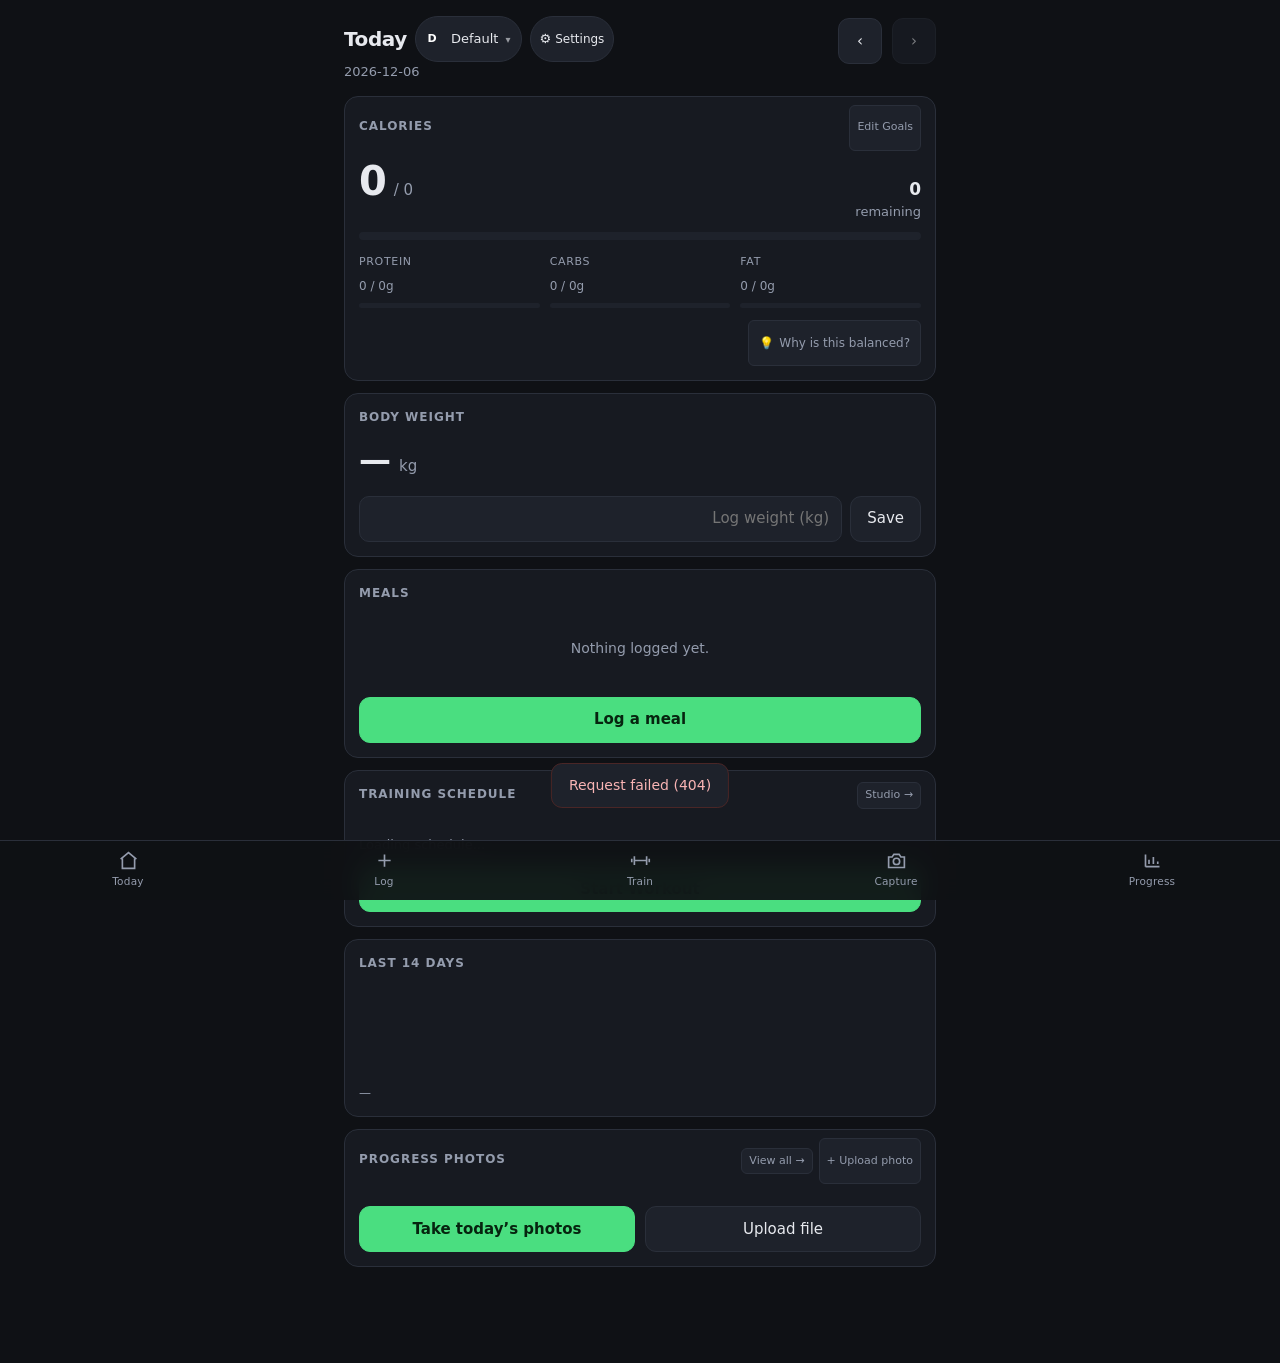
==== commit a2eaae28: "Add profile PIN security and weeklong exercise planning" ====
--- a/static/index.html
+++ b/static/index.html
@@ -29,6 +29,10 @@
           <span style="font-size:13px">⚙️</span>
           <span style="font-size:12px;font-weight:500">Settings</span>
         </button>
+        <button id="lock-btn" class="profile-pill hidden" title="Lock Profile" aria-label="Lock Profile" style="padding:0 9px;gap:4px;height:32px;display:inline-flex;align-items:center;cursor:pointer">
+          <span style="font-size:12px">🔒</span>
+          <span style="font-size:12px;font-weight:500">Lock</span>
+        </button>
       </div>
       <div class="date" id="day-iso"></div>
     </div>
@@ -106,14 +110,16 @@
 
   <section class="card">
     <div style="display:flex;align-items:center;justify-content:space-between">
-      <h2>Today&rsquo;s Training</h2>
+      <h2>Training Schedule</h2>
       <a href="/workout" class="meal-btn" style="text-decoration:none;margin-top:-6px">Studio &rarr;</a>
     </div>
+    <!-- 7-Day Mini Week Tracker Strip -->
+    <div class="dashboard-week-mini" id="dash-week-mini"></div>
     <div id="today-workout-preview" style="margin-top:4px">
-      <div class="muted" style="font-size:13px" id="today-workout-status">No workout completed yet today.</div>
+      <div class="muted" style="font-size:13px" id="today-workout-status">Loading schedule...</div>
     </div>
     <div class="btn-row" style="margin-top:12px">
-      <a class="btn btn-primary" href="/workout">Start Workout</a>
+      <a class="btn btn-primary" id="btn-dash-workout" href="/workout">Start Workout</a>
     </div>
   </section>
 
@@ -212,11 +218,63 @@
         <label for="new-p-cal">Initial Calorie Target</label>
         <input type="number" id="new-p-cal" value="2200" step="10" min="500">
       </div>
+      <div class="field" style="margin-top:10px">
+        <label for="new-p-pin">4-Digit PIN (Optional)</label>
+        <input type="password" id="new-p-pin" placeholder="e.g. 1234" maxlength="4" pattern="\d{4}" inputmode="numeric">
+        <small class="muted" style="font-size:11px;margin-top:4px;display:block">Locks this profile on shared devices. Leave blank for instant 1-tap switching.</small>
+      </div>
       <button type="submit" class="btn btn-primary full" style="margin-top:12px">Create Profile</button>
     </form>
     <div style="margin-top:16px;padding-top:12px;border-top:1px solid var(--line);display:flex;justify-content:space-between;align-items:center">
       <span style="font-size:12px;color:var(--muted)">Data Portability</span>
       <a href="/api/backup/export" id="download-backup-btn" class="meal-btn" style="text-decoration:none;padding:5px 10px;font-size:12px">💾 Download Data (.zip)</a>
+    </div>
+  </div>
+</div>
+
+<!-- PIN Prompt Modal -->
+<div id="pin-modal" class="modal-overlay hidden">
+  <div class="modal-card pin-card" style="max-width:320px;text-align:center">
+    <div style="display:flex;justify-content:flex-end">
+      <button class="modal-close" data-close="pin-modal">&times;</button>
+    </div>
+    <div style="margin:-6px 0 16px;display:flex;flex-direction:column;align-items:center">
+      <span class="avatar-circle lg" id="pin-profile-avatar" style="margin-bottom:8px;font-size:18px">D</span>
+      <h3 style="margin:0;font-size:17px" id="pin-profile-name">Profile Locked</h3>
+      <p class="muted" style="margin:4px 0 0;font-size:12px">Enter 4-digit PIN to access private logs</p>
+    </div>
+
+    <!-- Hidden native input to support mobile keyboards & accessibility -->
+    <input type="password" id="pin-input" maxlength="4" pattern="\d{4}" inputmode="numeric" autocomplete="off" style="position:absolute;opacity:0;pointer-events:none;left:-9999px">
+
+    <!-- Visual PIN Dots -->
+    <div class="pin-dots-row" id="pin-dots">
+      <span class="pin-dot"></span>
+      <span class="pin-dot"></span>
+      <span class="pin-dot"></span>
+      <span class="pin-dot"></span>
+    </div>
+
+    <div id="pin-error" class="pin-error-msg hidden"></div>
+
+    <!-- On-screen Touch Keypad -->
+    <div class="pin-keypad" id="pin-keypad">
+      <button type="button" class="pin-key" data-key="1">1</button>
+      <button type="button" class="pin-key" data-key="2">2</button>
+      <button type="button" class="pin-key" data-key="3">3</button>
+      <button type="button" class="pin-key" data-key="4">4</button>
+      <button type="button" class="pin-key" data-key="5">5</button>
+      <button type="button" class="pin-key" data-key="6">6</button>
+      <button type="button" class="pin-key" data-key="7">7</button>
+      <button type="button" class="pin-key" data-key="8">8</button>
+      <button type="button" class="pin-key" data-key="9">9</button>
+      <button type="button" class="pin-key pin-key-fn" data-key="clear">Clear</button>
+      <button type="button" class="pin-key" data-key="0">0</button>
+      <button type="button" class="pin-key pin-key-fn" data-key="back">⌫</button>
+    </div>
+
+    <div style="margin-top:14px">
+      <button type="button" class="btn full" data-close="pin-modal">Cancel</button>
     </div>
   </div>
 </div>
@@ -486,6 +544,33 @@
           </div>
           <input type="checkbox" id="edit-p-track-back" style="width:18px;height:18px;margin-top:2px;accent-color:var(--accent);cursor:pointer;flex-shrink:0">
         </label>
+      </div>
+
+      <!-- PIN Security & Privacy -->
+      <div class="field" style="margin-top:14px;padding:12px;background:var(--surface-2);border:1px solid var(--line);border-radius:10px">
+        <div style="display:flex;align-items:center;justify-content:space-between;margin-bottom:8px">
+          <span style="font-weight:600;font-size:13.5px;color:var(--text)">🔒 Profile PIN Protection</span>
+          <span id="edit-p-pin-status" class="badge" style="font-size:11px;padding:2px 8px;border-radius:12px;background:var(--surface);border:1px solid var(--line);color:var(--muted)">Unlocked</span>
+        </div>
+        <p class="muted" style="font-size:11.5px;margin:0 0 10px;line-height:1.4">
+          Locks access to this profile's photos, body weight, and logs on shared home network devices.
+        </p>
+
+        <div id="edit-p-current-pin-group" class="field hidden" style="margin-bottom:10px">
+          <label for="edit-p-current-pin" style="font-size:12px">Current 4-Digit PIN</label>
+          <input type="password" id="edit-p-current-pin" maxlength="4" pattern="\d{4}" inputmode="numeric" placeholder="Enter current PIN">
+        </div>
+
+        <div id="edit-p-new-pin-group" class="field" style="margin-bottom:10px">
+          <label for="edit-p-new-pin" id="edit-p-new-pin-label" style="font-size:12px">Set New 4-Digit PIN</label>
+          <input type="password" id="edit-p-new-pin" maxlength="4" pattern="\d{4}" inputmode="numeric" placeholder="Leave blank to keep unchanged">
+        </div>
+
+        <div id="edit-p-remove-pin-group" class="hidden" style="margin-top:8px">
+          <button type="button" id="btn-remove-pin" class="meal-btn" style="color:var(--err);border-color:var(--err);font-size:12px;padding:4px 10px">
+            🔓 Remove PIN Protection
+          </button>
+        </div>
       </div>
 
       <button type="submit" class="btn btn-primary full" style="margin-top:14px">Save Settings</button>
--- a/static/css/app.css
+++ b/static/css/app.css
@@ -1424,6 +1424,364 @@
   flex-wrap: wrap;
 }
 
-
-
-
+/* --- Weeklong Training Plan Strip & Cards --- */
+.week-strip-container {
+  position: relative;
+  width: 100%;
+  margin-top: 12px;
+}
+
+.week-strip {
+  display: grid;
+  grid-template-columns: repeat(7, minmax(130px, 1fr));
+  gap: 10px;
+  overflow-x: auto;
+  padding-bottom: 8px;
+  scroll-snap-type: x mandatory;
+  -webkit-overflow-scrolling: touch;
+  scrollbar-width: thin;
+  scrollbar-color: var(--line) transparent;
+}
+
+.week-strip::-webkit-scrollbar {
+  height: 6px;
+}
+.week-strip::-webkit-scrollbar-thumb {
+  background: var(--line);
+  border-radius: 6px;
+}
+
+.week-day-card {
+  background: var(--surface-2);
+  border: 1px solid var(--line);
+  border-radius: 12px;
+  padding: 12px 10px;
+  display: flex;
+  flex-direction: column;
+  justify-content: space-between;
+  gap: 8px;
+  min-height: 145px;
+  scroll-snap-align: start;
+  transition: transform 0.15s ease, border-color 0.15s ease, box-shadow 0.15s ease;
+  position: relative;
+  user-select: none;
+}
+
+.week-day-card:hover {
+  border-color: var(--muted);
+}
+
+.week-day-card.is-today {
+  border-color: var(--accent);
+  background: rgba(74, 222, 128, 0.05);
+  box-shadow: 0 0 0 1px var(--accent);
+}
+
+.week-day-card.is-selected {
+  border-color: var(--accent);
+  box-shadow: 0 0 0 2px var(--accent);
+}
+
+.week-day-card.is-rest {
+  opacity: 0.82;
+  background: var(--surface);
+}
+
+.week-day-card .day-header {
+  display: flex;
+  align-items: center;
+  justify-content: space-between;
+}
+
+.week-day-card .day-title {
+  font-size: 13px;
+  font-weight: 700;
+  color: var(--text);
+  display: flex;
+  align-items: baseline;
+  gap: 4px;
+}
+
+.week-day-card .day-date-num {
+  font-size: 11px;
+  color: var(--muted);
+  font-weight: 500;
+}
+
+.week-day-card .day-badge {
+  display: inline-block;
+  font-size: 10.5px;
+  font-weight: 600;
+  padding: 2px 6px;
+  border-radius: 6px;
+  text-transform: uppercase;
+  letter-spacing: 0.03em;
+  width: fit-content;
+}
+
+/* Category badge colors */
+.badge-upper {
+  background: rgba(59, 130, 246, 0.15);
+  color: #60a5fa;
+  border: 1px solid rgba(59, 130, 246, 0.3);
+}
+
+.badge-lower {
+  background: rgba(249, 115, 22, 0.15);
+  color: #fb923c;
+  border: 1px solid rgba(249, 115, 22, 0.3);
+}
+
+.badge-full {
+  background: rgba(168, 85, 247, 0.15);
+  color: #c084fc;
+  border: 1px solid rgba(168, 85, 247, 0.3);
+}
+
+.badge-core {
+  background: rgba(20, 184, 166, 0.15);
+  color: #2dd4bf;
+  border: 1px solid rgba(20, 184, 166, 0.3);
+}
+
+.badge-hiit {
+  background: rgba(239, 68, 68, 0.15);
+  color: #f87171;
+  border: 1px solid rgba(239, 68, 68, 0.3);
+}
+
+.badge-rest {
+  background: rgba(148, 163, 184, 0.12);
+  color: #94a3b8;
+  border: 1px solid rgba(148, 163, 184, 0.25);
+}
+
+.week-day-card .day-focus-title {
+  font-size: 12px;
+  font-weight: 550;
+  color: var(--text);
+  line-height: 1.35;
+  display: -webkit-box;
+  -webkit-line-clamp: 2;
+  -webkit-box-orient: vertical;
+  overflow: hidden;
+}
+
+.week-day-card .day-footer {
+  display: flex;
+  align-items: center;
+  justify-content: space-between;
+  margin-top: auto;
+  padding-top: 6px;
+}
+
+.week-day-card .day-status {
+  font-size: 11px;
+  font-weight: 600;
+  display: flex;
+  align-items: center;
+  gap: 3px;
+}
+
+.day-status.completed {
+  color: var(--accent);
+}
+
+.day-status.today {
+  color: var(--accent);
+}
+
+.day-status.scheduled {
+  color: var(--muted);
+}
+
+.week-day-card .day-action-btn {
+  background: var(--surface);
+  border: 1px solid var(--line);
+  color: var(--text);
+  border-radius: 6px;
+  padding: 4px 8px;
+  font-size: 11px;
+  font-weight: 600;
+  cursor: pointer;
+  transition: all 0.15s ease;
+}
+
+.week-day-card .day-action-btn:hover {
+  background: var(--accent);
+  color: #0f1115;
+  border-color: var(--accent);
+}
+
+.week-day-card .day-reroll-btn {
+  background: transparent;
+  border: none;
+  color: var(--muted);
+  cursor: pointer;
+  font-size: 13px;
+  padding: 2px 4px;
+  border-radius: 4px;
+  transition: color 0.15s ease;
+}
+.week-day-card .day-reroll-btn:hover {
+  color: var(--text);
+}
+
+/* Dashboard Mini 7-Day Tracker */
+.dashboard-week-mini {
+  display: grid;
+  grid-template-columns: repeat(7, 1fr);
+  gap: 6px;
+  margin: 10px 0 12px;
+}
+
+.mini-day-pill {
+  background: var(--surface-2);
+  border: 1px solid var(--line);
+  border-radius: 8px;
+  padding: 6px 3px;
+  text-align: center;
+  transition: border-color 0.15s ease;
+}
+
+.mini-day-pill.is-today {
+  border-color: var(--accent);
+  background: rgba(74, 222, 128, 0.08);
+}
+
+.mini-day-pill.is-done {
+  border-color: rgba(74, 222, 128, 0.5);
+}
+
+.mini-day-pill .mini-day-label {
+  font-size: 10px;
+  font-weight: 600;
+  color: var(--muted);
+  text-transform: uppercase;
+}
+
+.mini-day-pill.is-today .mini-day-label {
+  color: var(--accent);
+}
+
+.mini-day-pill .mini-day-dot {
+  width: 6px;
+  height: 6px;
+  border-radius: 50%;
+  margin: 4px auto 0;
+  background: var(--muted);
+}
+
+.mini-day-pill.is-done .mini-day-dot {
+  background: var(--accent);
+  box-shadow: 0 0 6px var(--accent);
+}
+
+.mini-day-pill.is-rest .mini-day-dot {
+  background: transparent;
+  border: 1px solid var(--muted);
+}
+
+/* --- Profile PIN Lock & Security --- */
+.lock-badge {
+  display: inline-flex;
+  align-items: center;
+  font-size: 12px;
+  margin-left: 4px;
+  vertical-align: middle;
+}
+
+.pin-dots-row {
+  display: flex;
+  justify-content: center;
+  align-items: center;
+  gap: 14px;
+  margin: 18px 0 12px;
+}
+
+.pin-dot {
+  width: 16px;
+  height: 16px;
+  border-radius: 50%;
+  border: 2px solid var(--line);
+  background: var(--surface-2);
+  transition: all 0.2s cubic-bezier(0.4, 0, 0.2, 1);
+}
+
+.pin-dot.filled {
+  background: var(--accent);
+  border-color: var(--accent);
+  box-shadow: 0 0 10px rgba(74, 222, 128, 0.45);
+  transform: scale(1.15);
+}
+
+.pin-error-msg {
+  color: var(--err);
+  font-size: 12.5px;
+  font-weight: 500;
+  margin: 6px 0 12px;
+  min-height: 18px;
+  line-height: 1.3;
+}
+
+.pin-keypad {
+  display: grid;
+  grid-template-columns: repeat(3, 1fr);
+  gap: 10px;
+  max-width: 240px;
+  margin: 0 auto;
+}
+
+.pin-key {
+  height: 54px;
+  border-radius: 50%;
+  background: var(--surface-2);
+  border: 1px solid var(--line);
+  color: var(--text);
+  font-size: 20px;
+  font-weight: 600;
+  display: flex;
+  align-items: center;
+  justify-content: center;
+  cursor: pointer;
+  user-select: none;
+  -webkit-tap-highlight-color: transparent;
+  transition: background 0.15s ease, transform 0.1s ease, border-color 0.15s ease;
+}
+
+.pin-key:hover {
+  background: var(--surface);
+  border-color: var(--accent);
+}
+
+.pin-key:active {
+  background: var(--accent);
+  color: #0f1115;
+  transform: scale(0.92);
+}
+
+.pin-key.pin-key-fn {
+  font-size: 13px;
+  font-weight: 500;
+  color: var(--muted);
+  border-radius: 14px;
+}
+
+.pin-key.pin-key-fn:hover {
+  color: var(--text);
+}
+
+.shake {
+  animation: pin-shake 0.35s ease-in-out;
+}
+
+@keyframes pin-shake {
+  0%, 100% { transform: translateX(0); }
+  20%, 60% { transform: translateX(-8px); }
+  40%, 80% { transform: translateX(8px); }
+}
+
+
+
+
+
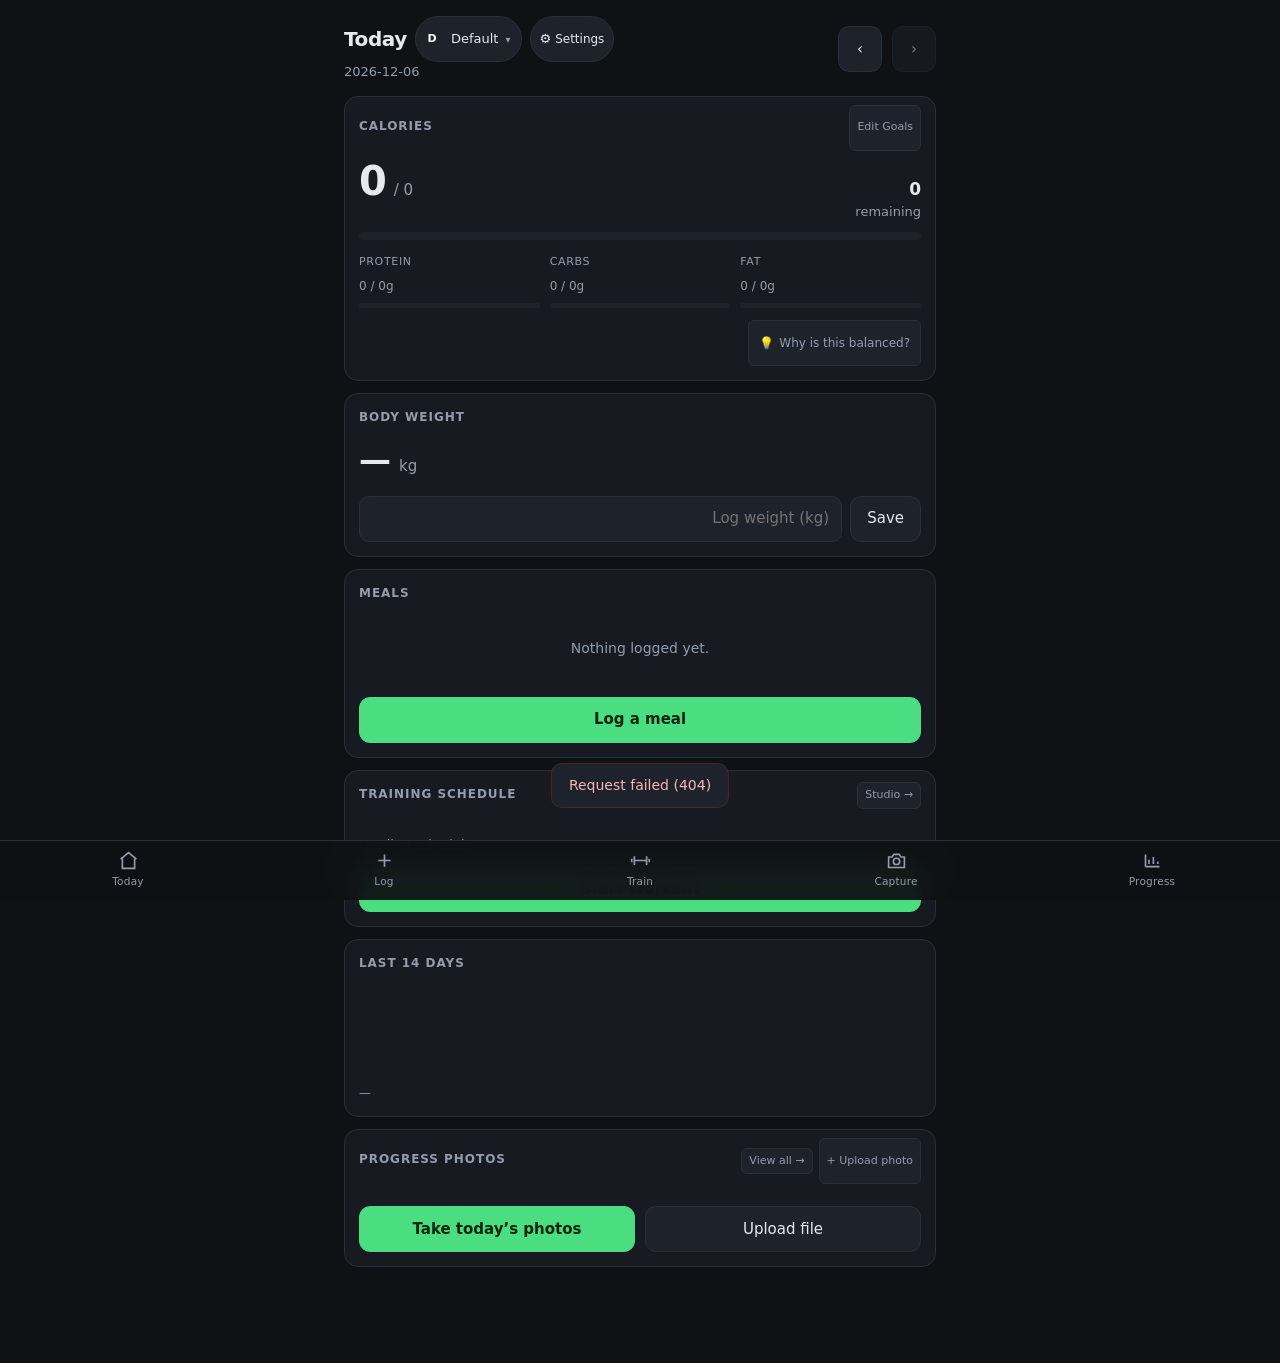
==== commit f14c57de: "Ensure header wrapping on mobile and add no-cache headers to HTML routes" ====
--- a/static/index.html
+++ b/static/index.html
@@ -18,7 +18,7 @@
 <div class="wrap">
   <header class="top">
     <div>
-      <div style="display:flex;align-items:center;gap:8px">
+      <div style="display:flex;align-items:center;gap:8px;flex-wrap:wrap">
         <h1 id="day-label">Today</h1>
         <button id="profile-btn" class="profile-pill" aria-label="Switch profile">
           <span class="avatar-circle" id="profile-avatar">D</span>
--- a/static/css/app.css
+++ b/static/css/app.css
@@ -32,8 +32,8 @@
 .wrap { max-width: 620px; margin: 0 auto; padding: 16px 14px 8px; }
 
 header.top {
-  display: flex; align-items: baseline; justify-content: space-between;
-  gap: 10px; margin-bottom: 14px;
+  display: flex; align-items: center; justify-content: space-between;
+  gap: 10px; margin-bottom: 14px; flex-wrap: wrap;
 }
 header.top h1 { font-size: 20px; margin: 0; letter-spacing: -0.02em; }
 header.top .date { color: var(--muted); font-size: 13px; }
